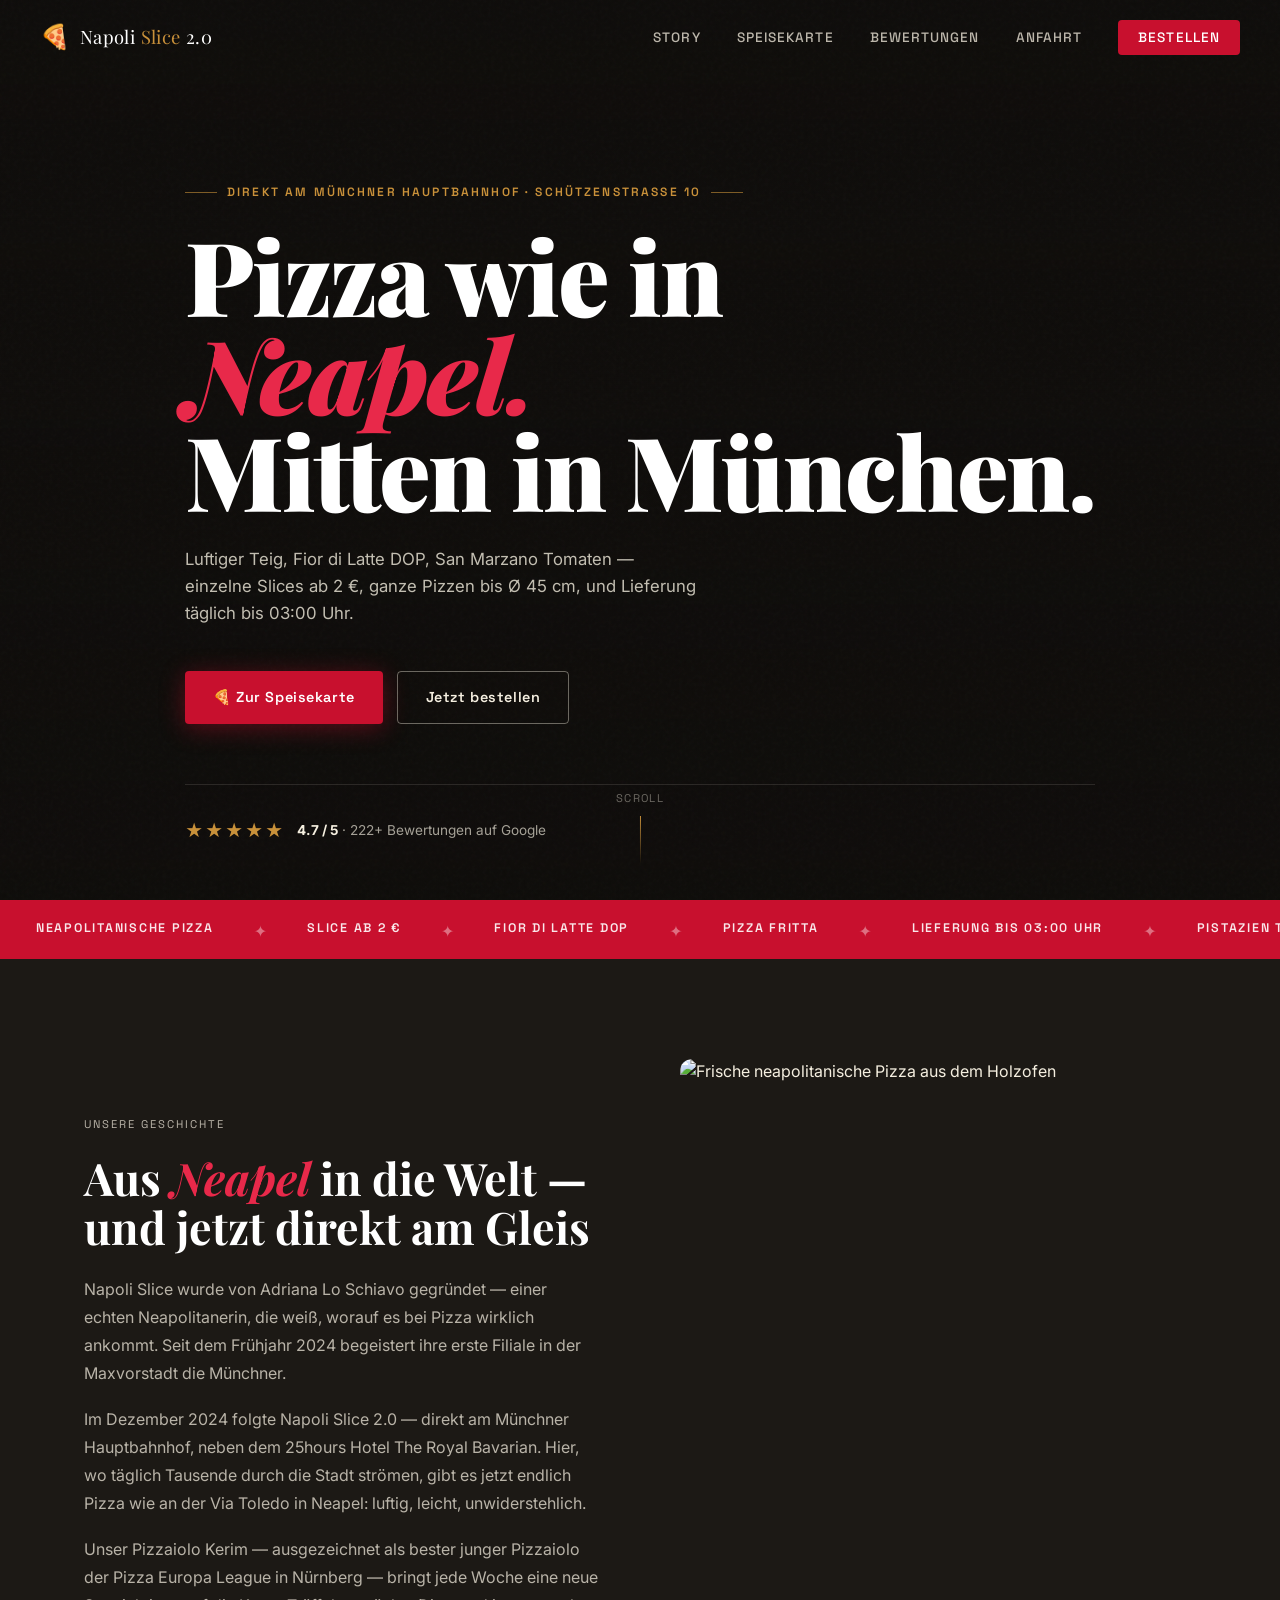
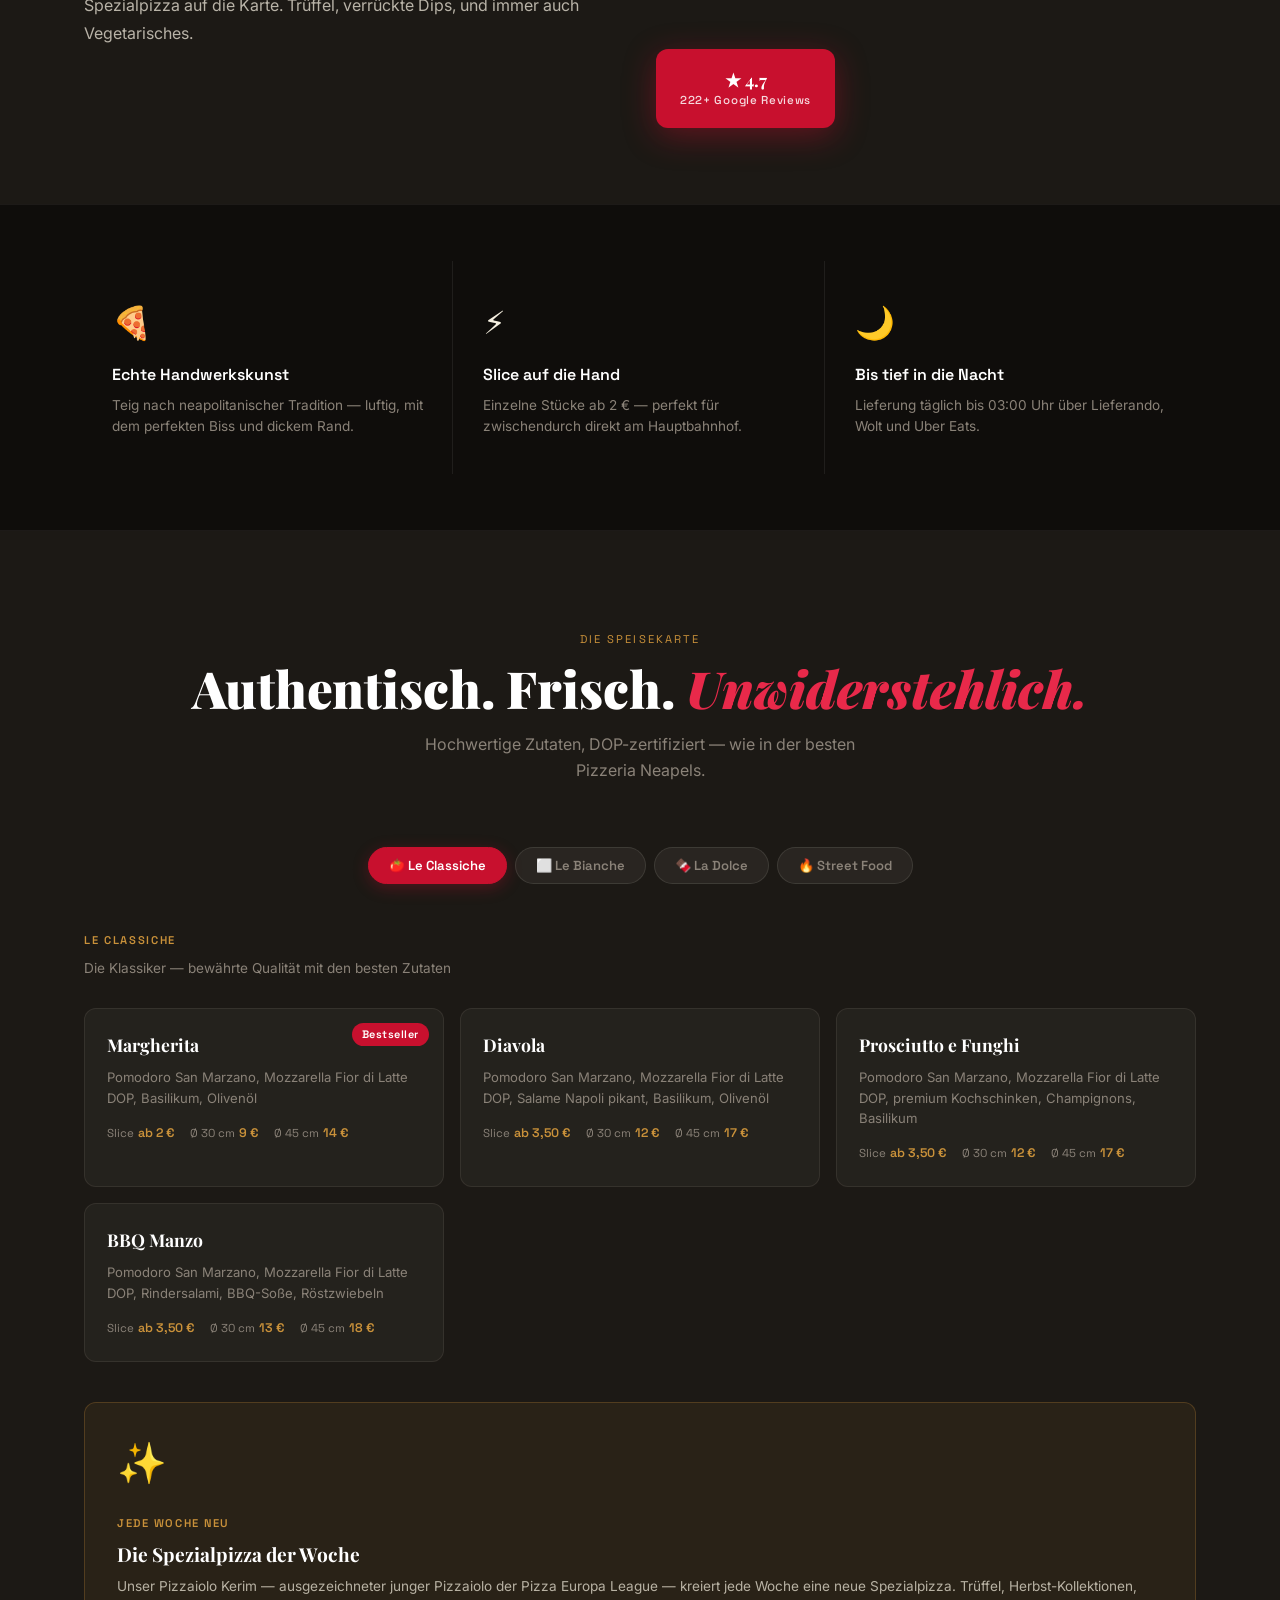
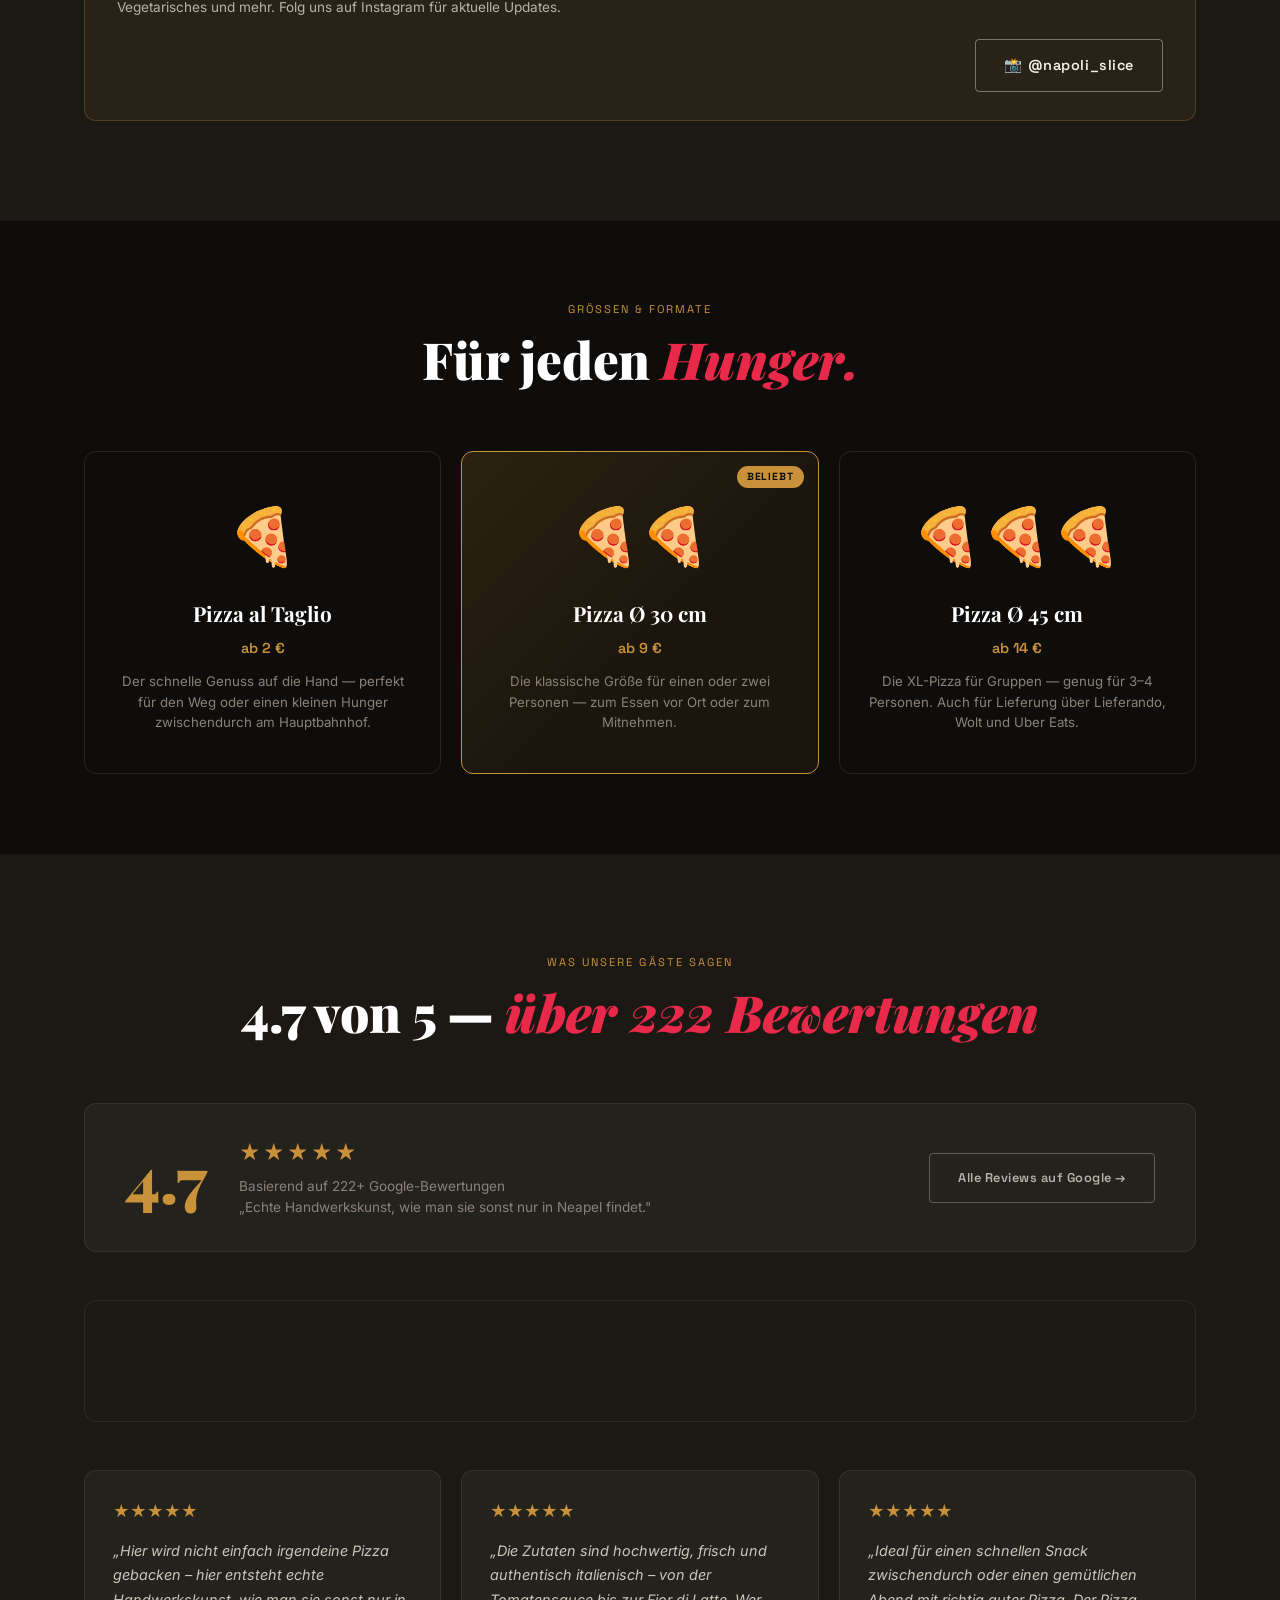
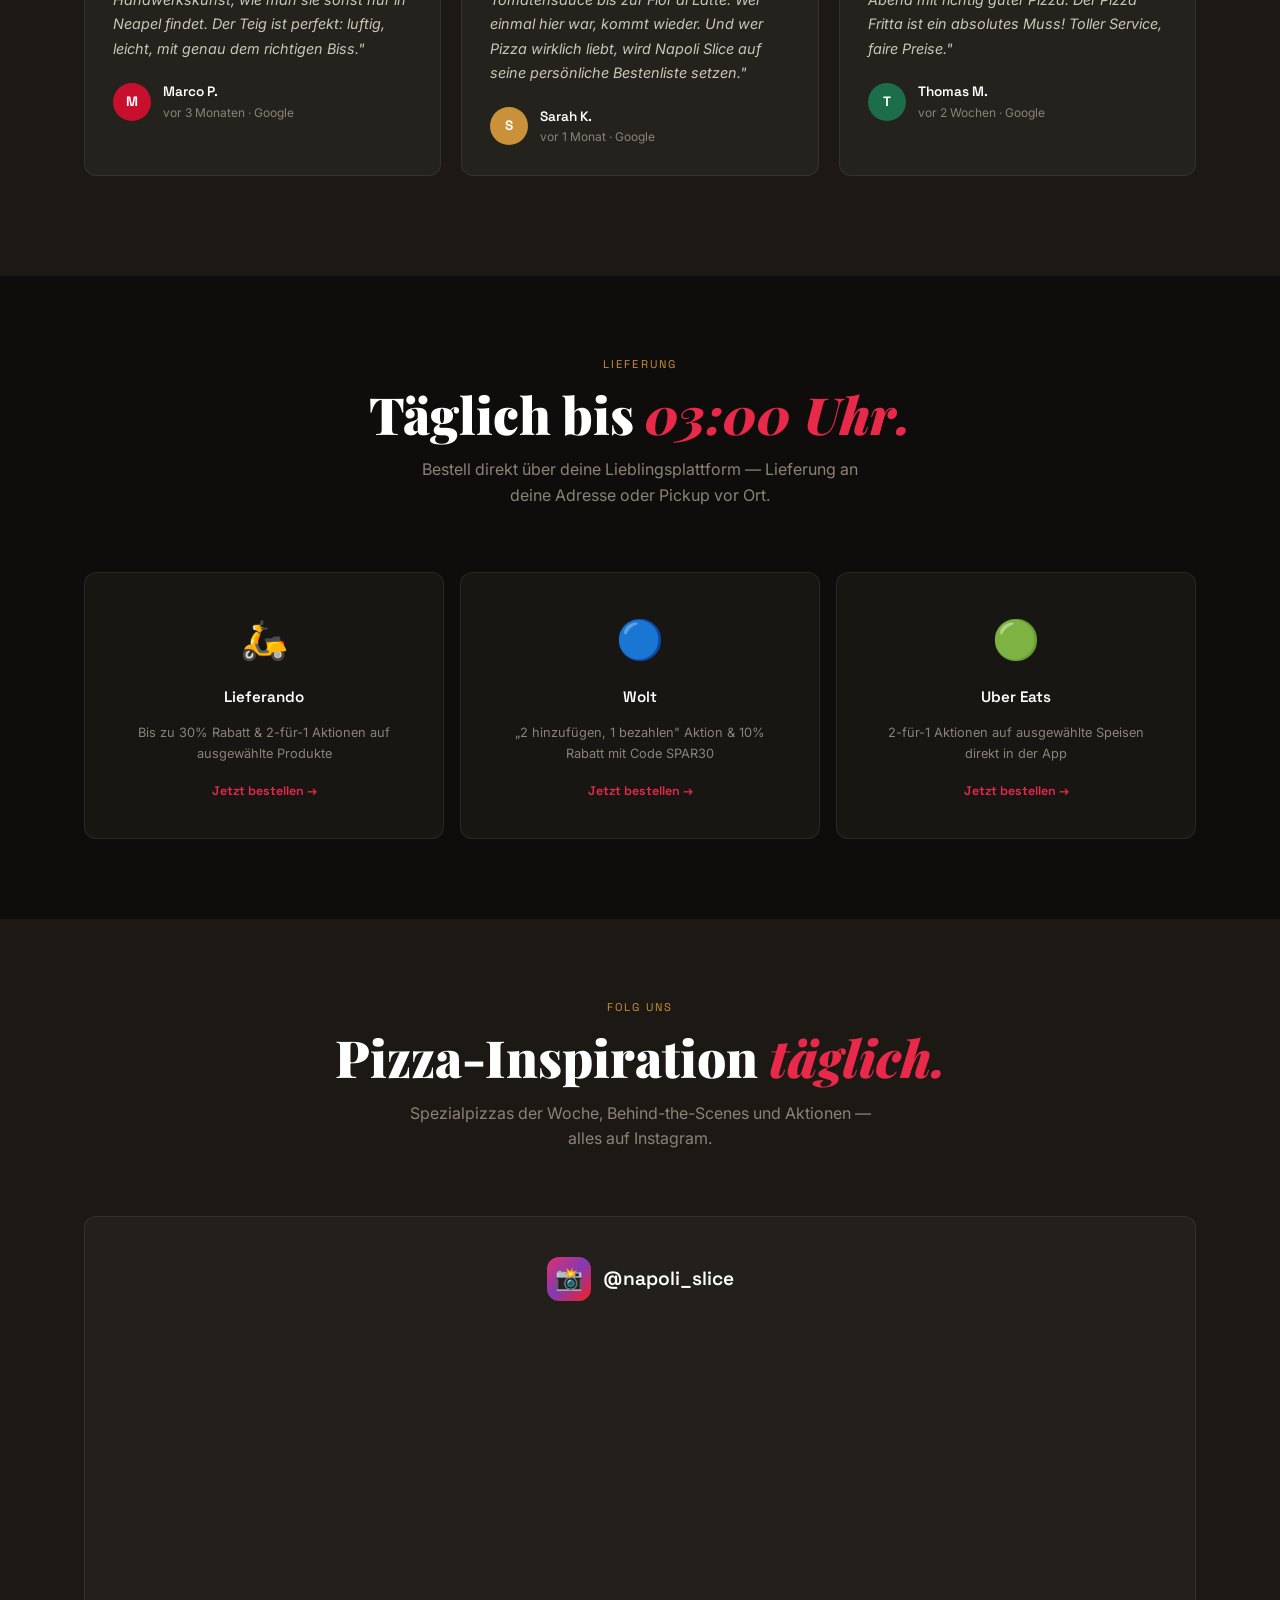
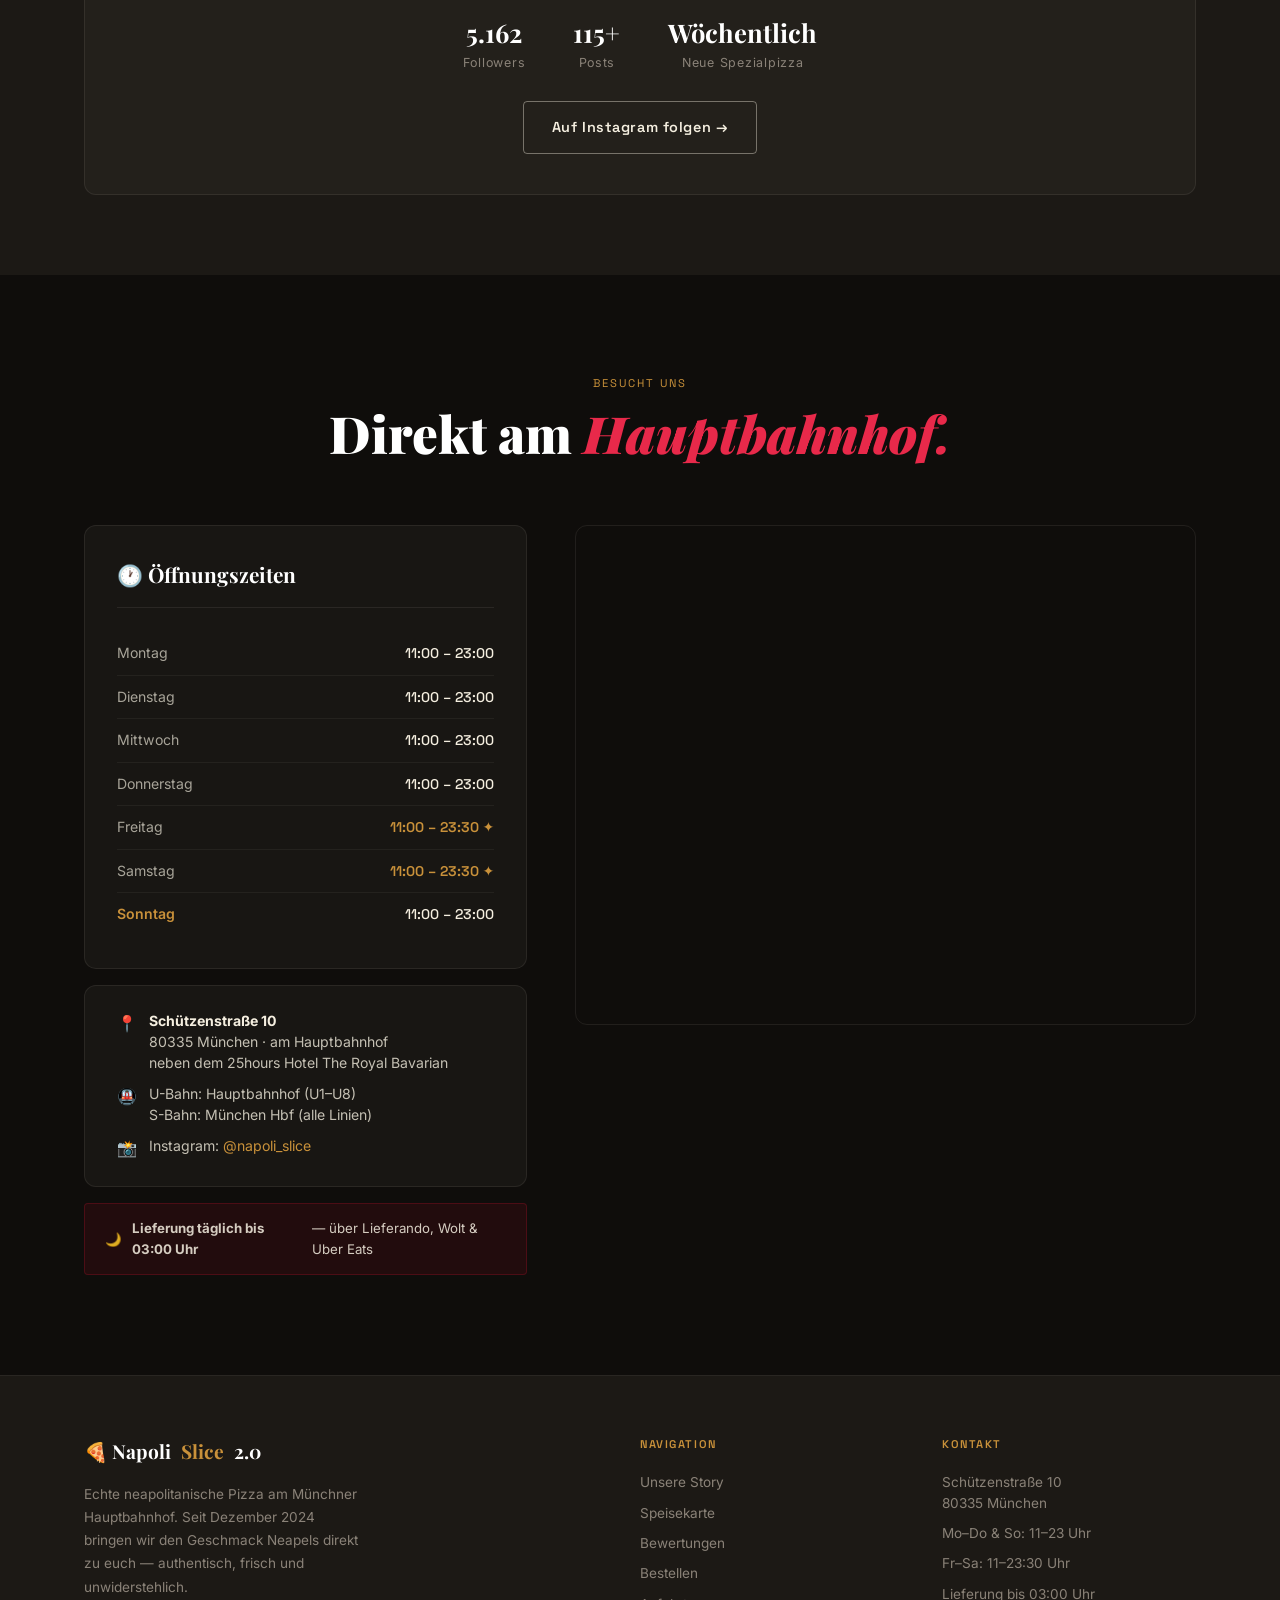
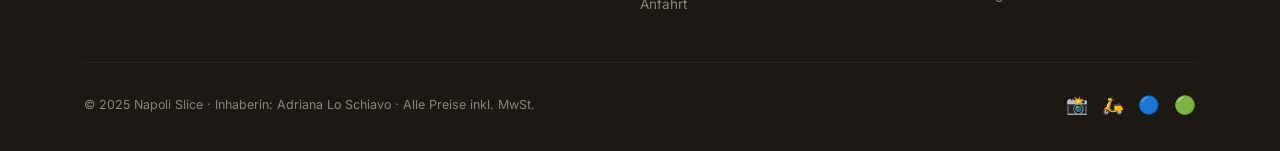
==== index.html @ 1ad61c2f "Create index.html" ====
<!DOCTYPE html>
<html lang="de">
<head>
  <meta charset="UTF-8" />
  <meta name="viewport" content="width=device-width, initial-scale=1.0" />
  <title>Napoli Slice 2.0 — Echte neapolitanische Pizza am Münchner Hauptbahnhof</title>
  <meta name="description" content="Napoli Slice 2.0 am Münchner Hauptbahnhof: authentische neapolitanische Pizza, einzelne Slices ab 2€, Pizza Fritta, Arancini & Lieferung bis 03:00 Uhr. Schützenstraße 10, 80335 München." />
  <meta name="keywords" content="Napoli Slice, Pizza München, neapolitanische Pizza, Hauptbahnhof München, Pizza Slice, Pizza Fritta, Lieferung München" />

  <!-- Open Graph -->
  <meta property="og:title" content="Napoli Slice 2.0 — Neapolitanische Pizza am HBF München" />
  <meta property="og:description" content="Echte neapolitanische Pizza am Herzen Münchens. Einzelne Slices ab 2€, Lieferung bis 03:00 Uhr." />
  <meta property="og:type" content="restaurant" />

  <link rel="stylesheet" href="style.css" />

  <!-- Structured Data -->
  <script type="application/ld+json">
  {
    "@context": "https://schema.org",
    "@type": "Restaurant",
    "name": "Napoli Slice 2.0",
    "description": "Echte neapolitanische Pizza am Münchner Hauptbahnhof",
    "address": {
      "@type": "PostalAddress",
      "streetAddress": "Schützenstraße 10",
      "addressLocality": "München",
      "postalCode": "80335",
      "addressCountry": "DE"
    },
    "servesCuisine": "Neapolitanische Pizza",
    "aggregateRating": {
      "@type": "AggregateRating",
      "ratingValue": "4.7",
      "reviewCount": "222"
    },
    "sameAs": ["https://www.instagram.com/napoli_slice/"]
  }
  </script>
</head>
<body>

<!-- ══ NAVIGATION ══════════════════════════════════════ -->
<nav id="main-nav">
  <a href="#" class="nav-logo">
    <span class="logo-emoji">🍕</span>
    <span class="logo-text">Napoli <span>Slice</span> 2.0</span>
  </a>
  <ul class="nav-links">
    <li><a href="#about">Story</a></li>
    <li><a href="#menu">Speisekarte</a></li>
    <li><a href="#reviews">Bewertungen</a></li>
    <li><a href="#find-us">Anfahrt</a></li>
    <li><a href="#delivery" class="nav-cta">Bestellen</a></li>
  </ul>
  <button class="hamburger" id="hamburger" aria-label="Menü öffnen">
    <span></span><span></span><span></span>
  </button>
</nav>

<!-- Mobile Menu -->
<div class="mobile-menu" id="mobile-menu">
  <a href="#about" class="mobile-link">Story</a>
  <a href="#menu" class="mobile-link">Speisekarte</a>
  <a href="#reviews" class="mobile-link">Bewertungen</a>
  <a href="#find-us" class="mobile-link">Anfahrt</a>
  <a href="#delivery" class="mobile-link" style="color:var(--red-light)">Bestellen</a>
</div>

<!-- ══ HERO ════════════════════════════════════════════ -->
<section class="hero">
  <div class="hero-bg"></div>
  <div class="hero-grain"></div>
  <div class="container hero-content">
    <div class="hero-eyebrow">
      Direkt am Münchner Hauptbahnhof · Schützenstraße 10
    </div>
    <h1>
      Pizza wie in<br>
      <em>Neapel.</em><br>
      Mitten in München.
    </h1>
    <p class="hero-sub">
      Luftiger Teig, Fior di Latte DOP, San Marzano Tomaten — 
      einzelne Slices ab 2 €, ganze Pizzen bis Ø 45 cm, 
      und Lieferung täglich bis 03:00 Uhr.
    </p>
    <div class="hero-actions">
      <a href="#menu" class="btn btn-primary">🍕 Zur Speisekarte</a>
      <a href="#delivery" class="btn btn-outline">Jetzt bestellen</a>
    </div>
    <div class="hero-rating">
      <div class="stars">★★★★★</div>
      <p class="rating-text">
        <strong>4.7 / 5</strong> · 222+ Bewertungen auf Google
      </p>
    </div>
  </div>
  <div class="scroll-hint">
    <span>Scroll</span>
    <div class="scroll-line"></div>
  </div>
</section>

<!-- ══ MARQUEE ═══════════════════════════════════════ -->
<div class="marquee-strip" aria-hidden="true">
  <div class="marquee-track">
    <span class="marquee-item">Neapolitanische Pizza</span><span class="marquee-dot">✦</span>
    <span class="marquee-item">Slice ab 2 €</span><span class="marquee-dot">✦</span>
    <span class="marquee-item">Fior di Latte DOP</span><span class="marquee-dot">✦</span>
    <span class="marquee-item">Pizza Fritta</span><span class="marquee-dot">✦</span>
    <span class="marquee-item">Lieferung bis 03:00 Uhr</span><span class="marquee-dot">✦</span>
    <span class="marquee-item">Pistazien Tiramisu</span><span class="marquee-dot">✦</span>
    <span class="marquee-item">Wöchentliche Spezialpizza</span><span class="marquee-dot">✦</span>
    <span class="marquee-item">San Marzano Tomaten</span><span class="marquee-dot">✦</span>
    <!-- dupliziert für nahtloses Loop -->
    <span class="marquee-item">Neapolitanische Pizza</span><span class="marquee-dot">✦</span>
    <span class="marquee-item">Slice ab 2 €</span><span class="marquee-dot">✦</span>
    <span class="marquee-item">Fior di Latte DOP</span><span class="marquee-dot">✦</span>
    <span class="marquee-item">Pizza Fritta</span><span class="marquee-dot">✦</span>
    <span class="marquee-item">Lieferung bis 03:00 Uhr</span><span class="marquee-dot">✦</span>
    <span class="marquee-item">Pistazien Tiramisu</span><span class="marquee-dot">✦</span>
    <span class="marquee-item">Wöchentliche Spezialpizza</span><span class="marquee-dot">✦</span>
    <span class="marquee-item">San Marzano Tomaten</span><span class="marquee-dot">✦</span>
  </div>
</div>

<!-- ══ ABOUT ══════════════════════════════════════════ -->
<section class="section-about" id="about">
  <div class="container">
    <div class="about-grid">
      <div class="about-copy reveal">
        <p class="about-eyebrow">Unsere Geschichte</p>
        <h2>Aus <em>Neapel</em> in die Welt — und jetzt direkt am Gleis</h2>
        <p>
          Napoli Slice wurde von Adriana Lo Schiavo gegründet — einer echten Neapolitanerin, 
          die weiß, worauf es bei Pizza wirklich ankommt. Seit dem Frühjahr 2024 begeistert 
          ihre erste Filiale in der Maxvorstadt die Münchner.
        </p>
        <p>
          Im Dezember 2024 folgte Napoli Slice 2.0 — direkt am Münchner Hauptbahnhof, 
          neben dem 25hours Hotel The Royal Bavarian. Hier, wo täglich Tausende durch 
          die Stadt strömen, gibt es jetzt endlich Pizza wie an der Via Toledo in Neapel: 
          luftig, leicht, unwiderstehlich.
        </p>
        <p>
          Unser Pizzaiolo Kerim — ausgezeichnet als bester junger Pizzaiolo der Pizza 
          Europa League in Nürnberg — bringt jede Woche eine neue Spezialpizza auf die Karte. 
          Trüffel, verrückte Dips, und immer auch Vegetarisches.
        </p>
      </div>
      <div class="about-image-wrap reveal reveal-delay-2">
        <img 
          src="https://images.unsplash.com/photo-1534308983496-4fabb1a015ee?w=800&q=85&auto=format&fit=crop"
          alt="Frische neapolitanische Pizza aus dem Holzofen"
          loading="lazy"
        />
        <div class="about-badge">
          ★ 4.7
          <small>222+ Google Reviews</small>
        </div>
      </div>
    </div>
  </div>
</section>

<!-- ══ FEATURES ═══════════════════════════════════════ -->
<div class="features-strip">
  <div class="container">
    <div class="features-grid">
      <div class="feature-item reveal">
        <span class="feature-icon">🍕</span>
        <h3>Echte Handwerkskunst</h3>
        <p>Teig nach neapolitanischer Tradition — luftig, mit dem perfekten Biss und dickem Rand.</p>
      </div>
      <div class="feature-item reveal reveal-delay-1">
        <span class="feature-icon">⚡</span>
        <h3>Slice auf die Hand</h3>
        <p>Einzelne Stücke ab 2 € — perfekt für zwischendurch direkt am Hauptbahnhof.</p>
      </div>
      <div class="feature-item reveal reveal-delay-2">
        <span class="feature-icon">🌙</span>
        <h3>Bis tief in die Nacht</h3>
        <p>Lieferung täglich bis 03:00 Uhr über Lieferando, Wolt und Uber Eats.</p>
      </div>
    </div>
  </div>
</div>

<!-- ══ MENU ═══════════════════════════════════════════ -->
<section class="section-menu" id="menu">
  <div class="container">
    <div class="section-header reveal">
      <span class="section-eyebrow">Die Speisekarte</span>
      <h2>Authentisch. Frisch. <em>Unwiderstehlich.</em></h2>
      <p>Hochwertige Zutaten, DOP-zertifiziert — wie in der besten Pizzeria Neapels.</p>
    </div>

    <!-- Tabs -->
    <div class="menu-tabs reveal">
      <button class="menu-tab active" data-tab="classiche">🍅 Le Classiche</button>
      <button class="menu-tab" data-tab="bianche">⬜ Le Bianche</button>
      <button class="menu-tab" data-tab="dolce">🍫 La Dolce</button>
      <button class="menu-tab" data-tab="street">🔥 Street Food</button>
    </div>

    <!-- LE CLASSICHE -->
    <div class="menu-panel active" id="tab-classiche">
      <p class="menu-category-label">Le Classiche</p>
      <p class="menu-category-desc">Die Klassiker — bewährte Qualität mit den besten Zutaten</p>
      <div class="menu-grid">
        <div class="menu-card">
          <span class="menu-card-badge">Bestseller</span>
          <h4>Margherita</h4>
          <p>Pomodoro San Marzano, Mozzarella Fior di Latte DOP, Basilikum, Olivenöl</p>
          <div class="menu-card-prices">
            <span class="price-tag"><span class="label">Slice</span><span class="amount">ab 2 €</span></span>
            <span class="price-tag"><span class="label">Ø 30 cm</span><span class="amount">9 €</span></span>
            <span class="price-tag"><span class="label">Ø 45 cm</span><span class="amount">14 €</span></span>
          </div>
        </div>
        <div class="menu-card">
          <h4>Diavola</h4>
          <p>Pomodoro San Marzano, Mozzarella Fior di Latte DOP, Salame Napoli pikant, Basilikum, Olivenöl</p>
          <div class="menu-card-prices">
            <span class="price-tag"><span class="label">Slice</span><span class="amount">ab 3,50 €</span></span>
            <span class="price-tag"><span class="label">Ø 30 cm</span><span class="amount">12 €</span></span>
            <span class="price-tag"><span class="label">Ø 45 cm</span><span class="amount">17 €</span></span>
          </div>
        </div>
        <div class="menu-card">
          <h4>Prosciutto e Funghi</h4>
          <p>Pomodoro San Marzano, Mozzarella Fior di Latte DOP, premium Kochschinken, Champignons, Basilikum</p>
          <div class="menu-card-prices">
            <span class="price-tag"><span class="label">Slice</span><span class="amount">ab 3,50 €</span></span>
            <span class="price-tag"><span class="label">Ø 30 cm</span><span class="amount">12 €</span></span>
            <span class="price-tag"><span class="label">Ø 45 cm</span><span class="amount">17 €</span></span>
          </div>
        </div>
        <div class="menu-card">
          <h4>BBQ Manzo</h4>
          <p>Pomodoro San Marzano, Mozzarella Fior di Latte DOP, Rindersalami, BBQ-Soße, Röstzwiebeln</p>
          <div class="menu-card-prices">
            <span class="price-tag"><span class="label">Slice</span><span class="amount">ab 3,50 €</span></span>
            <span class="price-tag"><span class="label">Ø 30 cm</span><span class="amount">13 €</span></span>
            <span class="price-tag"><span class="label">Ø 45 cm</span><span class="amount">18 €</span></span>
          </div>
        </div>
      </div>
    </div>

    <!-- LE BIANCHE -->
    <div class="menu-panel" id="tab-bianche">
      <p class="menu-category-label">Le Bianche</p>
      <p class="menu-category-desc">Weiße Pizzen ohne Tomatensauce — intensiver Geschmack pur</p>
      <div class="menu-grid">
        <div class="menu-card">
          <h4>Quattro Formaggi</h4>
          <p>Mozzarella Fior di Latte DOP, Gorgonzola piccante, Ricotta, Parmigiano Reggiano, Olivenöl, Basilikum</p>
          <div class="menu-card-prices">
            <span class="price-tag"><span class="label">Slice</span><span class="amount">ab 4 €</span></span>
            <span class="price-tag"><span class="label">Ø 30 cm</span><span class="amount">13 €</span></span>
            <span class="price-tag"><span class="label">Ø 45 cm</span><span class="amount">19 €</span></span>
          </div>
        </div>
        <div class="menu-card">
          <h4>Salsiccia e Friarielli</h4>
          <p>Mozzarella Fior di Latte DOP, Salsiccia Toscana vom Schwein, Friarielli, Olivenöl</p>
          <div class="menu-card-prices">
            <span class="price-tag"><span class="label">Slice</span><span class="amount">ab 4 €</span></span>
            <span class="price-tag"><span class="label">Ø 30 cm</span><span class="amount">13 €</span></span>
            <span class="price-tag"><span class="label">Ø 45 cm</span><span class="amount">19 €</span></span>
          </div>
        </div>
        <div class="menu-card">
          <span class="menu-card-badge">🌶 Scharf</span>
          <h4>Spicy Love</h4>
          <p>Mozzarella Fior di Latte DOP, scharfer Salame Napoli, Spicy Love Soße, Basilikum, Olivenöl</p>
          <div class="menu-card-prices">
            <span class="price-tag"><span class="label">Slice</span><span class="amount">ab 4 €</span></span>
            <span class="price-tag"><span class="label">Ø 30 cm</span><span class="amount">13 €</span></span>
            <span class="price-tag"><span class="label">Ø 45 cm</span><span class="amount">19 €</span></span>
          </div>
        </div>
      </div>
    </div>

    <!-- LA DOLCE -->
    <div class="menu-panel" id="tab-dolce">
      <p class="menu-category-label">La Dolce</p>
      <p class="menu-category-desc">Süße Pizzen als Dessert — für alle, die noch ein bisschen mehr wollen</p>
      <div class="menu-grid">
        <div class="menu-card">
          <span class="menu-card-badge">Fan-Favorit</span>
          <h4>Nutella Pizza</h4>
          <p>Karamellisierter Pizzaboden mit braunem Zucker und Nutella — eines unserer absoluten Highlights.</p>
          <div class="menu-card-prices">
            <span class="price-tag"><span class="label">Slice</span><span class="amount">ab 3 €</span></span>
            <span class="price-tag"><span class="label">Ø 30 cm</span><span class="amount">10 €</span></span>
            <span class="price-tag"><span class="label">Ø 45 cm</span><span class="amount">15 €</span></span>
          </div>
        </div>
      </div>
    </div>

    <!-- STREET FOOD -->
    <div class="menu-panel" id="tab-street">
      <p class="menu-category-label">Street Food — exklusiv am Hauptbahnhof</p>
      <p class="menu-category-desc">Typisches neapolitanisches Streetfood — so gibt es es sonst nirgendwo in München</p>
      <div class="menu-grid">
        <div class="menu-card">
          <h4>Pizza Fritta</h4>
          <p>Traditionell frittierte Pizza — ein neapolitanisches Original, das am HBF-Standort exklusiv erhältlich ist.</p>
          <div class="menu-card-prices">
            <span class="price-tag"><span class="label">Stück</span><span class="amount">ab 4 €</span></span>
          </div>
        </div>
        <div class="menu-card">
          <h4>Arancini</h4>
          <p>Frittierte Reisbälle nach sizilianischer Art — hausgemacht und goldbraun.</p>
          <div class="menu-card-prices">
            <span class="price-tag"><span class="label">Stück</span><span class="amount">ab 3 €</span></span>
          </div>
        </div>
        <div class="menu-card">
          <h4>Pasta Fritta</h4>
          <p>Frittierte Spaghetti mit Besciamella, Erbsen und gemischtem Hackfleisch — neapolitanisches Streetfood at its best.</p>
          <div class="menu-card-prices">
            <span class="price-tag"><span class="label">Portion</span><span class="amount">ab 3,50 €</span></span>
          </div>
        </div>
        <div class="menu-card">
          <span class="menu-card-badge">Hausgemacht</span>
          <h4>Pistazien Tiramisu</h4>
          <p>Hausgemachtes Tiramisu mit Pistazien — der perfekte Abschluss. Nur am HBF-Standort erhältlich.</p>
          <div class="menu-card-prices">
            <span class="price-tag"><span class="label">Portion</span><span class="amount">ab 4,50 €</span></span>
          </div>
        </div>
      </div>
    </div>

    <!-- Weekly Special -->
    <div style="margin-top:40px; background: rgba(201,145,58,0.08); border: 1px solid rgba(201,145,58,0.25); border-radius:12px; padding: 28px 32px; display:flex; align-items:center; gap:20px; flex-wrap:wrap;" class="reveal">
      <span style="font-size:2.5rem; flex-shrink:0;">✨</span>
      <div>
        <p style="font-family:var(--font-ui); font-size:0.7rem; letter-spacing:0.14em; text-transform:uppercase; color:var(--gold); margin-bottom:6px; font-weight:600;">Jede Woche neu</p>
        <h3 style="font-family:var(--font-display); font-size:1.2rem; color:var(--white); margin-bottom:6px;">Die Spezialpizza der Woche</h3>
        <p style="font-size:0.85rem; color:rgba(245,239,224,0.7);">Unser Pizzaiolo Kerim — ausgezeichneter junger Pizzaiolo der Pizza Europa League — kreiert jede Woche eine neue Spezialpizza. Trüffel, Herbst-Kollektionen, Vegetarisches und mehr. Folg uns auf Instagram für aktuelle Updates.</p>
      </div>
      <a href="https://www.instagram.com/napoli_slice/" target="_blank" rel="noopener" class="btn btn-outline" style="margin-left:auto; white-space:nowrap; flex-shrink:0;">📸 @napoli_slice</a>
    </div>
  </div>
</section>

<!-- ══ SIZES ══════════════════════════════════════════ -->
<section class="section-sizes">
  <div class="container">
    <div class="section-header reveal">
      <span class="section-eyebrow">Größen & Formate</span>
      <h2>Für jeden <em>Hunger.</em></h2>
    </div>
    <div class="sizes-grid">
      <div class="size-card reveal">
        <span class="size-icon">🍕</span>
        <h3>Pizza al Taglio</h3>
        <p class="price-from">ab 2 €</p>
        <p>Der schnelle Genuss auf die Hand — perfekt für den Weg oder einen kleinen Hunger zwischendurch am Hauptbahnhof.</p>
      </div>
      <div class="size-card featured reveal reveal-delay-1">
        <span class="size-popular">Beliebt</span>
        <span class="size-icon">🍕🍕</span>
        <h3>Pizza Ø 30 cm</h3>
        <p class="price-from">ab 9 €</p>
        <p>Die klassische Größe für einen oder zwei Personen — zum Essen vor Ort oder zum Mitnehmen.</p>
      </div>
      <div class="size-card reveal reveal-delay-2">
        <span class="size-icon">🍕🍕🍕</span>
        <h3>Pizza Ø 45 cm</h3>
        <p class="price-from">ab 14 €</p>
        <p>Die XL-Pizza für Gruppen — genug für 3–4 Personen. Auch für Lieferung über Lieferando, Wolt und Uber Eats.</p>
      </div>
    </div>
  </div>
</section>

<!-- ══ REVIEWS ════════════════════════════════════════ -->
<section class="section-reviews" id="reviews">
  <div class="container">
    <div class="section-header reveal">
      <span class="section-eyebrow">Was unsere Gäste sagen</span>
      <h2>4.7 von 5 — <em>über 222 Bewertungen</em></h2>
    </div>

    <!-- Rating Summary -->
    <div class="rating-summary reveal">
      <div class="rating-big">4.7</div>
      <div class="rating-details">
        <div class="stars-row">★★★★★</div>
        <p>Basierend auf 222+ Google-Bewertungen<br>„Echte Handwerkskunst, wie man sie sonst nur in Neapel findet."</p>
      </div>
      <div class="rating-source-logo">
        <a href="https://www.google.com/maps/search/Napoli+Slice+München+Schützenstraße" target="_blank" rel="noopener" class="btn btn-outline" style="font-size:0.8rem;">Alle Reviews auf Google →</a>
      </div>
    </div>

    <!-- Embedded Google Review Widget via Place ID -->
    <div style="margin-bottom:32px; border-radius:12px; overflow:hidden; border:1px solid rgba(245,239,224,0.08);">
      <iframe
        src="https://www.google.com/maps/embed?pb=!1m18!1m12!1m3!1d2661.1723445817847!2d11.556931315893478!3d48.13981097922!2m3!1f0!2f0!3f0!3m2!1i1024!2i768!4f13.1!3m3!1m2!1s0x479e75ee11a4e05b%3A0x7e3c9b2f5a1e8d4a!2sNapoli%20Slice!5e0!3m2!1sde!2sde!4v1700000000000!5m2!1sde!2sde"
        width="100%"
        height="120"
        style="border:0; display:block;"
        allowfullscreen=""
        loading="lazy"
        referrerpolicy="no-referrer-when-downgrade"
        title="Napoli Slice auf Google Maps"
      ></iframe>
    </div>

    <div class="reviews-grid">
      <div class="review-card reveal">
        <div class="review-stars">★★★★★</div>
        <p class="review-text">
          „Hier wird nicht einfach irgendeine Pizza gebacken – hier entsteht echte Handwerkskunst, 
          wie man sie sonst nur in Neapel findet. Der Teig ist perfekt: luftig, leicht, 
          mit genau dem richtigen Biss."
        </p>
        <div class="review-author">
          <div class="review-avatar">M</div>
          <div>
            <div class="review-name">Marco P.</div>
            <div class="review-date">vor 3 Monaten · Google</div>
          </div>
        </div>
      </div>
      <div class="review-card reveal reveal-delay-1">
        <div class="review-stars">★★★★★</div>
        <p class="review-text">
          „Die Zutaten sind hochwertig, frisch und authentisch italienisch – von der Tomatensauce 
          bis zur Fior di Latte. Wer einmal hier war, kommt wieder. Und wer Pizza wirklich liebt, 
          wird Napoli Slice auf seine persönliche Bestenliste setzen."
        </p>
        <div class="review-author">
          <div class="review-avatar" style="background:var(--gold);">S</div>
          <div>
            <div class="review-name">Sarah K.</div>
            <div class="review-date">vor 1 Monat · Google</div>
          </div>
        </div>
      </div>
      <div class="review-card reveal reveal-delay-2">
        <div class="review-stars">★★★★★</div>
        <p class="review-text">
          „Ideal für einen schnellen Snack zwischendurch oder einen gemütlichen Abend 
          mit richtig guter Pizza. Der Pizza Fritta ist ein absolutes Muss! 
          Toller Service, faire Preise."
        </p>
        <div class="review-author">
          <div class="review-avatar" style="background:#1C6E4A;">T</div>
          <div>
            <div class="review-name">Thomas M.</div>
            <div class="review-date">vor 2 Wochen · Google</div>
          </div>
        </div>
      </div>
    </div>
  </div>
</section>

<!-- ══ DELIVERY ═══════════════════════════════════════ -->
<section class="section-delivery" id="delivery">
  <div class="container">
    <div class="section-header reveal">
      <span class="section-eyebrow">Lieferung</span>
      <h2>Täglich bis <em>03:00 Uhr.</em></h2>
      <p>Bestell direkt über deine Lieblingsplattform — Lieferung an deine Adresse oder Pickup vor Ort.</p>
    </div>
    <div class="delivery-grid">
      <a href="https://www.lieferando.de/speisekarte/napoli-slice-20-munchen-zentrum" target="_blank" rel="noopener" class="delivery-card reveal">
        <div class="d-logo">🛵</div>
        <h3>Lieferando</h3>
        <p>Bis zu 30% Rabatt & 2-für-1 Aktionen auf ausgewählte Produkte</p>
        <span class="d-cta">Jetzt bestellen →</span>
      </a>
      <a href="https://wolt.com/de/deu/munich/restaurant/napoli-slice-bahnhofpl" target="_blank" rel="noopener" class="delivery-card reveal reveal-delay-1">
        <div class="d-logo">🔵</div>
        <h3>Wolt</h3>
        <p>„2 hinzufügen, 1 bezahlen" Aktion & 10% Rabatt mit Code SPAR30</p>
        <span class="d-cta">Jetzt bestellen →</span>
      </a>
      <a href="https://www.ubereats.com/de/store/napoli-slice-20-hauptbahnhof/PBezWlCKXmmkZoCaam8KTg" target="_blank" rel="noopener" class="delivery-card reveal reveal-delay-2">
        <div class="d-logo">🟢</div>
        <h3>Uber Eats</h3>
        <p>2-für-1 Aktionen auf ausgewählte Speisen direkt in der App</p>
        <span class="d-cta">Jetzt bestellen →</span>
      </a>
    </div>
  </div>
</section>

<!-- ══ SOCIAL / INSTAGRAM ════════════════════════════ -->
<section class="section-social" id="social">
  <div class="container">
    <div class="section-header reveal">
      <span class="section-eyebrow">Folg uns</span>
      <h2>Pizza-Inspiration <em>täglich.</em></h2>
      <p>Spezialpizzas der Woche, Behind-the-Scenes und Aktionen — alles auf Instagram.</p>
    </div>
    <div class="instagram-widget reveal">
      <a href="https://www.instagram.com/napoli_slice/" target="_blank" rel="noopener" class="instagram-handle">
        <div class="ig-icon">📸</div>
        @napoli_slice
      </a>
      <div class="insta-feed-placeholder">
        <div class="insta-cell" style="background-image:url('https://images.unsplash.com/photo-1574071318508-1cdbab80d002?w=400&q=80&auto=format&fit=crop');"></div>
        <div class="insta-cell" style="background-image:url('https://images.unsplash.com/photo-1565299624946-b28f40a0ae38?w=400&q=80&auto=format&fit=crop');"></div>
        <div class="insta-cell" style="background-image:url('https://images.unsplash.com/photo-1593560708920-61dd98c46a4e?w=400&q=80&auto=format&fit=crop');"></div>
        <div class="insta-cell" style="background-image:url('https://images.unsplash.com/photo-1571407970349-bc81e7e96d47?w=400&q=80&auto=format&fit=crop');"></div>
      </div>
      <div class="ig-stats">
        <div class="ig-stat">
          <span class="val">5.162</span>
          <span class="lbl">Followers</span>
        </div>
        <div class="ig-stat">
          <span class="val">115+</span>
          <span class="lbl">Posts</span>
        </div>
        <div class="ig-stat">
          <span class="val">Wöchentlich</span>
          <span class="lbl">Neue Spezialpizza</span>
        </div>
      </div>
      <div style="margin-top:28px;">
        <a href="https://www.instagram.com/napoli_slice/" target="_blank" rel="noopener" class="btn btn-outline">Auf Instagram folgen →</a>
      </div>
    </div>
  </div>
</section>

<!-- ══ MAP & HOURS ════════════════════════════════════ -->
<section class="section-find-us" id="find-us">
  <div class="container">
    <div class="section-header reveal">
      <span class="section-eyebrow">Besucht uns</span>
      <h2>Direkt am <em>Hauptbahnhof.</em></h2>
    </div>
    <div class="find-us-grid">
      <div>
        <div class="hours-card reveal">
          <h3>🕐 Öffnungszeiten</h3>
          <div class="hours-table">
            <div class="hours-row"><span class="hours-day">Montag</span><span class="hours-time">11:00 – 23:00</span></div>
            <div class="hours-row"><span class="hours-day">Dienstag</span><span class="hours-time">11:00 – 23:00</span></div>
            <div class="hours-row"><span class="hours-day">Mittwoch</span><span class="hours-time">11:00 – 23:00</span></div>
            <div class="hours-row"><span class="hours-day">Donnerstag</span><span class="hours-time">11:00 – 23:00</span></div>
            <div class="hours-row"><span class="hours-day">Freitag</span><span class="hours-time today">11:00 – 23:30 ✦</span></div>
            <div class="hours-row"><span class="hours-day">Samstag</span><span class="hours-time today">11:00 – 23:30 ✦</span></div>
            <div class="hours-row"><span class="hours-day">Sonntag</span><span class="hours-time">11:00 – 23:00</span></div>
          </div>
        </div>
        <div class="address-card reveal reveal-delay-1">
          <div class="address-line">
            <span class="address-icon">📍</span>
            <div class="address-text">
              <strong>Schützenstraße 10</strong>
              80335 München · am Hauptbahnhof<br>
              neben dem 25hours Hotel The Royal Bavarian
            </div>
          </div>
          <div class="address-line">
            <span class="address-icon">🚇</span>
            <div class="address-text">U-Bahn: Hauptbahnhof (U1–U8)<br>S-Bahn: München Hbf (alle Linien)</div>
          </div>
          <div class="address-line">
            <span class="address-icon">📸</span>
            <div class="address-text">
              Instagram: <a href="https://www.instagram.com/napoli_slice/" target="_blank" rel="noopener" style="color:var(--gold); text-decoration:none;">@napoli_slice</a>
            </div>
          </div>
        </div>
        <div class="delivery-note reveal reveal-delay-2">
          🌙 <strong>Lieferung täglich bis 03:00 Uhr</strong> — über Lieferando, Wolt & Uber Eats
        </div>
      </div>

      <!-- Google Maps Embed -->
      <div class="map-container reveal reveal-delay-1">
        <iframe
          src="https://www.google.com/maps/embed?pb=!1m18!1m12!1m3!1d2661.1723445817847!2d11.554543715893406!3d48.13981097922086!2m3!1f0!2f0!3f0!3m2!1i1024!2i768!4f13.1!3m3!1m2!1s0x479e75ee11a4e05b%3A0x7e3c9b2f5a1e8d4a!2sSchützenstraße%2010%2C%2080335%20München!5e0!3m2!1sde!2sde!4v1700000000001!5m2!1sde!2sde"
          title="Napoli Slice 2.0 – Schützenstraße 10, 80335 München"
          allowfullscreen=""
          loading="lazy"
          referrerpolicy="no-referrer-when-downgrade"
        ></iframe>
      </div>
    </div>
  </div>
</section>

<!-- ══ FOOTER ══════════════════════════════════════════ -->
<footer>
  <div class="container">
    <div class="footer-grid">
      <div class="footer-brand">
        <a href="#" class="logo">🍕 Napoli <span>Slice</span> 2.0</a>
        <p>Echte neapolitanische Pizza am Münchner Hauptbahnhof. Seit Dezember 2024 bringen wir den Geschmack Neapels direkt zu euch — authentisch, frisch und unwiderstehlich.</p>
      </div>
      <div class="footer-col">
        <h4>Navigation</h4>
        <ul>
          <li><a href="#about">Unsere Story</a></li>
          <li><a href="#menu">Speisekarte</a></li>
          <li><a href="#reviews">Bewertungen</a></li>
          <li><a href="#delivery">Bestellen</a></li>
          <li><a href="#find-us">Anfahrt</a></li>
        </ul>
      </div>
      <div class="footer-col">
        <h4>Kontakt</h4>
        <ul>
          <li>Schützenstraße 10<br>80335 München</li>
          <li>Mo–Do & So: 11–23 Uhr</li>
          <li>Fr–Sa: 11–23:30 Uhr</li>
          <li>Lieferung bis 03:00 Uhr</li>
        </ul>
      </div>
    </div>
    <div class="footer-bottom">
      <p>© 2025 Napoli Slice · Inhaberin: Adriana Lo Schiavo · Alle Preise inkl. MwSt.</p>
      <div class="footer-social">
        <a href="https://www.instagram.com/napoli_slice/" target="_blank" rel="noopener" aria-label="Instagram">📸</a>
        <a href="https://www.lieferando.de/speisekarte/napoli-slice-20-munchen-zentrum" target="_blank" rel="noopener" aria-label="Lieferando">🛵</a>
        <a href="https://wolt.com/de/deu/munich/restaurant/napoli-slice-bahnhofpl" target="_blank" rel="noopener" aria-label="Wolt">🔵</a>
        <a href="https://www.ubereats.com/de/store/napoli-slice-20-hauptbahnhof/PBezWlCKXmmkZoCaam8KTg" target="_blank" rel="noopener" aria-label="Uber Eats">🟢</a>
      </div>
    </div>
  </div>
</footer>

<!-- ══ JAVASCRIPT ══════════════════════════════════════ -->
<script>
// ── Nav scroll ──────────────────────────────────────────
const nav = document.getElementById('main-nav');
window.addEventListener('scroll', () => {
  nav.classList.toggle('scrolled', window.scrollY > 60);
}, { passive: true });

// ── Hamburger ───────────────────────────────────────────
const hamburger = document.getElementById('hamburger');
const mobileMenu = document.getElementById('mobile-menu');
hamburger.addEventListener('click', () => {
  hamburger.classList.toggle('open');
  mobileMenu.classList.toggle('open');
  document.body.style.overflow = mobileMenu.classList.contains('open') ? 'hidden' : '';
});
document.querySelectorAll('.mobile-link').forEach(link => {
  link.addEventListener('click', () => {
    hamburger.classList.remove('open');
    mobileMenu.classList.remove('open');
    document.body.style.overflow = '';
  });
});

// ── Menu Tabs ───────────────────────────────────────────
const tabs = document.querySelectorAll('.menu-tab');
const panels = document.querySelectorAll('.menu-panel');
tabs.forEach(tab => {
  tab.addEventListener('click', () => {
    tabs.forEach(t => t.classList.remove('active'));
    panels.forEach(p => p.classList.remove('active'));
    tab.classList.add('active');
    const panelId = 'tab-' + tab.dataset.tab;
    document.getElementById(panelId).classList.add('active');
  });
});

// ── Scroll Reveal ───────────────────────────────────────
const observer = new IntersectionObserver(entries => {
  entries.forEach(entry => {
    if (entry.isIntersecting) {
      entry.target.classList.add('visible');
      observer.unobserve(entry.target);
    }
  });
}, { threshold: 0.12, rootMargin: '0px 0px -48px 0px' });

document.querySelectorAll('.reveal').forEach(el => observer.observe(el));

// ── Highlight today's hours ─────────────────────────────
const days = ['Sonntag','Montag','Dienstag','Mittwoch','Donnerstag','Freitag','Samstag'];
const today = days[new Date().getDay()];
document.querySelectorAll('.hours-row').forEach(row => {
  const dayEl = row.querySelector('.hours-day');
  if (dayEl && dayEl.textContent.trim() === today) {
    dayEl.style.color = 'var(--gold)';
    dayEl.style.fontWeight = '600';
  }
});
</script>
</body>
</html>
---- style.css ----
/* =============================================
   NAPOLI SLICE 2.0 — HBF München
   Design: Italian Street Energy × Urban Munich
   Palette: Deep Tomato Red, Charred Black, Cream, Gold
   ============================================= */

@import url('https://fonts.googleapis.com/css2?family=Playfair+Display:ital,wght@0,700;0,900;1,700&family=Inter:wght@300;400;500;600&family=Space+Grotesk:wght@400;600;700&display=swap');

:root {
  --red:       #C8102E;
  --red-dark:  #8B0C1E;
  --red-light: #E8294A;
  --black:     #0F0D0B;
  --charcoal:  #1C1915;
  --cream:     #F5EFE0;
  --cream-dark:#E8DFC8;
  --gold:      #C9913A;
  --gold-light:#F0B95A;
  --white:     #FFFFFF;
  --text-muted:#8A8278;

  --font-display: 'Playfair Display', Georgia, serif;
  --font-body:    'Inter', system-ui, sans-serif;
  --font-ui:      'Space Grotesk', system-ui, sans-serif;

  --radius: 4px;
  --radius-lg: 12px;
  --transition: 0.28s cubic-bezier(0.4, 0, 0.2, 1);
}

*, *::before, *::after { box-sizing: border-box; margin: 0; padding: 0; }

html { scroll-behavior: smooth; font-size: 16px; }

body {
  background: var(--black);
  color: var(--cream);
  font-family: var(--font-body);
  font-weight: 400;
  line-height: 1.6;
  overflow-x: hidden;
}

/* ── SCROLLBAR ── */
::-webkit-scrollbar { width: 6px; }
::-webkit-scrollbar-track { background: var(--charcoal); }
::-webkit-scrollbar-thumb { background: var(--red); border-radius: 3px; }

/* ── UTILITY ── */
.container {
  max-width: 1160px;
  margin: 0 auto;
  padding: 0 24px;
}
.sr-only { position: absolute; width: 1px; height: 1px; overflow: hidden; clip: rect(0,0,0,0); }

/* ==========================================
   NAV
   ========================================== */
nav {
  position: fixed;
  top: 0; left: 0; right: 0;
  z-index: 100;
  display: flex;
  align-items: center;
  justify-content: space-between;
  padding: 18px 40px;
  background: transparent;
  transition: background var(--transition), backdrop-filter var(--transition);
}
nav.scrolled {
  background: rgba(15,13,11,0.92);
  backdrop-filter: blur(16px);
  border-bottom: 1px solid rgba(200,16,46,0.18);
}
.nav-logo {
  display: flex;
  align-items: center;
  gap: 10px;
  text-decoration: none;
}
.nav-logo .logo-emoji { font-size: 1.5rem; }
.nav-logo .logo-text {
  font-family: var(--font-display);
  font-size: 1.15rem;
  color: var(--white);
  letter-spacing: 0.02em;
}
.nav-logo .logo-text span { color: var(--gold); }

.nav-links {
  display: flex;
  gap: 36px;
  list-style: none;
}
.nav-links a {
  color: rgba(245,239,224,0.75);
  text-decoration: none;
  font-family: var(--font-ui);
  font-size: 0.85rem;
  font-weight: 500;
  letter-spacing: 0.08em;
  text-transform: uppercase;
  transition: color var(--transition);
}
.nav-links a:hover { color: var(--gold); }

.nav-cta {
  background: var(--red);
  color: var(--white) !important;
  padding: 9px 20px;
  border-radius: var(--radius);
  transition: background var(--transition) !important;
}
.nav-cta:hover { background: var(--red-light) !important; color: var(--white) !important; }

/* Hamburger */
.hamburger {
  display: none;
  flex-direction: column;
  gap: 5px;
  cursor: pointer;
  padding: 4px;
  background: none;
  border: none;
}
.hamburger span {
  display: block;
  width: 26px;
  height: 2px;
  background: var(--cream);
  transition: var(--transition);
}
.hamburger.open span:nth-child(1) { transform: translateY(7px) rotate(45deg); }
.hamburger.open span:nth-child(2) { opacity: 0; }
.hamburger.open span:nth-child(3) { transform: translateY(-7px) rotate(-45deg); }

.mobile-menu {
  display: none;
  position: fixed;
  inset: 0;
  z-index: 99;
  background: rgba(15,13,11,0.97);
  flex-direction: column;
  align-items: center;
  justify-content: center;
  gap: 32px;
}
.mobile-menu.open { display: flex; }
.mobile-menu a {
  color: var(--cream);
  text-decoration: none;
  font-family: var(--font-display);
  font-size: 2rem;
  font-weight: 700;
  transition: color var(--transition);
}
.mobile-menu a:hover { color: var(--gold); }

/* ==========================================
   HERO
   ========================================== */
.hero {
  position: relative;
  min-height: 100svh;
  display: flex;
  align-items: center;
  overflow: hidden;
}

.hero-bg {
  position: absolute;
  inset: 0;
  background-image:
    linear-gradient(to bottom, rgba(15,13,11,0.35) 0%, rgba(15,13,11,0.75) 100%),
    url('https://images.unsplash.com/photo-1513104890138-7c749659a591?w=1800&q=85&auto=format&fit=crop');
  background-size: cover;
  background-position: center 40%;
  transform: scale(1.05);
  animation: heroScale 12s ease-out forwards;
}

@keyframes heroScale {
  from { transform: scale(1.05); }
  to   { transform: scale(1.0);  }
}

.hero-grain {
  position: absolute;
  inset: 0;
  background-image: url("data:image/svg+xml,%3Csvg viewBox='0 0 256 256' xmlns='http://www.w3.org/2000/svg'%3E%3Cfilter id='noise'%3E%3CfeTurbulence type='fractalNoise' baseFrequency='0.9' numOctaves='4' stitchTiles='stitch'/%3E%3C/filter%3E%3Crect width='100%25' height='100%25' filter='url(%23noise)' opacity='0.04'/%3E%3C/svg%3E");
  pointer-events: none;
  opacity: 0.6;
}

.hero-content {
  position: relative;
  z-index: 2;
  padding-top: 120px;
}

.hero-eyebrow {
  display: inline-flex;
  align-items: center;
  gap: 10px;
  font-family: var(--font-ui);
  font-size: 0.75rem;
  font-weight: 600;
  letter-spacing: 0.18em;
  text-transform: uppercase;
  color: var(--gold);
  margin-bottom: 24px;
  opacity: 0;
  animation: fadeUp 0.7s 0.3s ease forwards;
}
.hero-eyebrow::before,
.hero-eyebrow::after {
  content: '';
  display: block;
  width: 32px;
  height: 1px;
  background: var(--gold);
  opacity: 0.6;
}

.hero h1 {
  font-family: var(--font-display);
  font-size: clamp(3rem, 8vw, 7rem);
  font-weight: 900;
  line-height: 0.95;
  letter-spacing: -0.02em;
  color: var(--white);
  margin-bottom: 28px;
  opacity: 0;
  animation: fadeUp 0.8s 0.5s ease forwards;
}
.hero h1 em {
  font-style: italic;
  color: var(--red-light);
}

.hero-sub {
  font-size: 1.05rem;
  color: rgba(245,239,224,0.78);
  max-width: 520px;
  margin-bottom: 44px;
  opacity: 0;
  animation: fadeUp 0.8s 0.7s ease forwards;
}

.hero-actions {
  display: flex;
  flex-wrap: wrap;
  gap: 14px;
  opacity: 0;
  animation: fadeUp 0.8s 0.9s ease forwards;
}

.btn {
  display: inline-flex;
  align-items: center;
  gap: 8px;
  padding: 14px 28px;
  border-radius: var(--radius);
  font-family: var(--font-ui);
  font-weight: 600;
  font-size: 0.9rem;
  letter-spacing: 0.04em;
  text-decoration: none;
  cursor: pointer;
  border: none;
  transition: all var(--transition);
  white-space: nowrap;
}
.btn-primary {
  background: var(--red);
  color: var(--white);
  box-shadow: 0 4px 24px rgba(200,16,46,0.4);
}
.btn-primary:hover {
  background: var(--red-light);
  transform: translateY(-2px);
  box-shadow: 0 8px 32px rgba(200,16,46,0.5);
}
.btn-outline {
  background: transparent;
  color: var(--cream);
  border: 1.5px solid rgba(245,239,224,0.4);
}
.btn-outline:hover {
  border-color: var(--gold);
  color: var(--gold);
  transform: translateY(-2px);
}

.hero-rating {
  display: flex;
  align-items: center;
  gap: 12px;
  margin-top: 60px;
  padding-top: 32px;
  border-top: 1px solid rgba(245,239,224,0.12);
  opacity: 0;
  animation: fadeUp 0.8s 1.1s ease forwards;
}
.stars { color: var(--gold); font-size: 1.1rem; letter-spacing: 2px; }
.rating-text { font-size: 0.85rem; color: rgba(245,239,224,0.65); }
.rating-text strong { color: var(--cream); }

/* Scroll indicator */
.scroll-hint {
  position: absolute;
  bottom: 36px;
  left: 50%;
  transform: translateX(-50%);
  display: flex;
  flex-direction: column;
  align-items: center;
  gap: 8px;
  opacity: 0;
  animation: fadeIn 1s 2s ease forwards;
}
.scroll-hint span {
  font-family: var(--font-ui);
  font-size: 0.7rem;
  letter-spacing: 0.12em;
  text-transform: uppercase;
  color: rgba(245,239,224,0.4);
}
.scroll-line {
  width: 1px;
  height: 48px;
  background: linear-gradient(to bottom, var(--gold), transparent);
  animation: scrollPulse 1.8s ease-in-out infinite;
}
@keyframes scrollPulse {
  0%, 100% { opacity: 0.3; transform: scaleY(0.8); }
  50%       { opacity: 1;   transform: scaleY(1);   }
}

/* ==========================================
   MARQUEE STRIP
   ========================================== */
.marquee-strip {
  background: var(--red);
  padding: 14px 0;
  overflow: hidden;
  white-space: nowrap;
}
.marquee-track {
  display: inline-flex;
  animation: marquee 22s linear infinite;
}
.marquee-track:hover { animation-play-state: paused; }
.marquee-item {
  font-family: var(--font-ui);
  font-size: 0.78rem;
  font-weight: 600;
  letter-spacing: 0.14em;
  text-transform: uppercase;
  color: rgba(255,255,255,0.9);
  padding: 0 36px;
}
.marquee-dot {
  color: rgba(255,255,255,0.4);
  padding: 0 4px;
}
@keyframes marquee {
  from { transform: translateX(0); }
  to   { transform: translateX(-50%); }
}

/* ==========================================
   ABOUT / STORY
   ========================================== */
.section-about {
  padding: 100px 0;
  background: var(--charcoal);
}
.about-grid {
  display: grid;
  grid-template-columns: 1fr 1fr;
  gap: 80px;
  align-items: center;
}
.about-eyebrow {
  font-family: var(--font-ui);
  font-size: 0.7rem;
  letter-spacing: 0.18em;
  text-transform: uppercase;
  color: var(--gold);
  margin-bottom: 16px;
}
.about-grid h2 {
  font-family: var(--font-display);
  font-size: clamp(2rem, 3.5vw, 3rem);
  font-weight: 700;
  line-height: 1.1;
  color: var(--white);
  margin-bottom: 24px;
}
.about-grid h2 em { font-style: italic; color: var(--red-light); }
.about-grid p {
  color: rgba(245,239,224,0.72);
  line-height: 1.75;
  margin-bottom: 18px;
}
.about-grid p:last-child { margin-bottom: 0; }

.about-image-wrap {
  position: relative;
}
.about-image-wrap img {
  width: 100%;
  aspect-ratio: 4/5;
  object-fit: cover;
  border-radius: var(--radius-lg);
  display: block;
}
.about-badge {
  position: absolute;
  bottom: -24px;
  left: -24px;
  background: var(--red);
  color: var(--white);
  padding: 20px 24px;
  border-radius: var(--radius-lg);
  font-family: var(--font-display);
  font-size: 1.1rem;
  font-weight: 700;
  text-align: center;
  line-height: 1.2;
  box-shadow: 0 8px 32px rgba(200,16,46,0.4);
}
.about-badge small {
  display: block;
  font-family: var(--font-ui);
  font-size: 0.72rem;
  font-weight: 500;
  opacity: 0.85;
  margin-top: 4px;
  letter-spacing: 0.06em;
}

/* ==========================================
   FEATURES STRIP
   ========================================== */
.features-strip {
  padding: 56px 0;
  background: var(--black);
  border-top: 1px solid rgba(245,239,224,0.06);
  border-bottom: 1px solid rgba(245,239,224,0.06);
}
.features-grid {
  display: grid;
  grid-template-columns: repeat(3, 1fr);
  gap: 2px;
}
.feature-item {
  padding: 36px 28px;
  border-right: 1px solid rgba(245,239,224,0.08);
  transition: background var(--transition);
}
.feature-item:last-child { border-right: none; }
.feature-item:hover { background: rgba(245,239,224,0.03); }
.feature-icon {
  font-size: 2rem;
  margin-bottom: 14px;
  display: block;
}
.feature-item h3 {
  font-family: var(--font-ui);
  font-size: 1rem;
  font-weight: 600;
  color: var(--white);
  margin-bottom: 8px;
}
.feature-item p {
  font-size: 0.85rem;
  color: var(--text-muted);
  line-height: 1.55;
}

/* ==========================================
   MENU
   ========================================== */
.section-menu {
  padding: 100px 0;
  background: var(--charcoal);
}
.section-header {
  text-align: center;
  margin-bottom: 64px;
}
.section-eyebrow {
  font-family: var(--font-ui);
  font-size: 0.7rem;
  letter-spacing: 0.18em;
  text-transform: uppercase;
  color: var(--gold);
  display: block;
  margin-bottom: 14px;
}
.section-header h2 {
  font-family: var(--font-display);
  font-size: clamp(2.2rem, 4vw, 3.4rem);
  font-weight: 900;
  color: var(--white);
  line-height: 1.05;
}
.section-header h2 em { font-style: italic; color: var(--red-light); }
.section-header p {
  margin-top: 16px;
  color: var(--text-muted);
  max-width: 480px;
  margin-left: auto;
  margin-right: auto;
}

.menu-tabs {
  display: flex;
  justify-content: center;
  gap: 8px;
  flex-wrap: wrap;
  margin-bottom: 48px;
}
.menu-tab {
  padding: 9px 20px;
  border-radius: 999px;
  font-family: var(--font-ui);
  font-size: 0.82rem;
  font-weight: 600;
  cursor: pointer;
  background: rgba(245,239,224,0.06);
  color: var(--text-muted);
  border: 1px solid rgba(245,239,224,0.1);
  transition: all var(--transition);
}
.menu-tab:hover { color: var(--cream); border-color: rgba(245,239,224,0.25); }
.menu-tab.active {
  background: var(--red);
  color: var(--white);
  border-color: var(--red);
  box-shadow: 0 4px 16px rgba(200,16,46,0.3);
}

.menu-panel { display: none; }
.menu-panel.active { display: block; }

.menu-category-label {
  font-family: var(--font-ui);
  font-size: 0.7rem;
  font-weight: 600;
  letter-spacing: 0.15em;
  text-transform: uppercase;
  color: var(--gold);
  margin-bottom: 8px;
}
.menu-category-desc {
  font-size: 0.85rem;
  color: var(--text-muted);
  margin-bottom: 28px;
}

.menu-grid {
  display: grid;
  grid-template-columns: repeat(auto-fill, minmax(300px, 1fr));
  gap: 16px;
}
.menu-card {
  background: rgba(245,239,224,0.04);
  border: 1px solid rgba(245,239,224,0.08);
  border-radius: var(--radius-lg);
  padding: 22px;
  transition: all var(--transition);
  position: relative;
}
.menu-card:hover {
  background: rgba(245,239,224,0.07);
  border-color: rgba(200,16,46,0.3);
  transform: translateY(-2px);
}
.menu-card-badge {
  position: absolute;
  top: 14px;
  right: 14px;
  background: var(--red);
  color: var(--white);
  font-family: var(--font-ui);
  font-size: 0.68rem;
  font-weight: 600;
  letter-spacing: 0.05em;
  padding: 3px 10px;
  border-radius: 999px;
}
.menu-card h4 {
  font-family: var(--font-display);
  font-size: 1.1rem;
  font-weight: 700;
  color: var(--white);
  margin-bottom: 8px;
  padding-right: 80px;
}
.menu-card p {
  font-size: 0.82rem;
  color: var(--text-muted);
  line-height: 1.55;
  margin-bottom: 16px;
}
.menu-card-prices {
  display: flex;
  gap: 16px;
  flex-wrap: wrap;
}
.price-tag {
  font-family: var(--font-ui);
  font-size: 0.78rem;
  font-weight: 600;
}
.price-tag .label {
  color: var(--text-muted);
  font-weight: 400;
  font-size: 0.72rem;
  margin-right: 4px;
}
.price-tag .amount { color: var(--gold); }

/* ==========================================
   SIZES
   ========================================== */
.section-sizes {
  padding: 80px 0;
  background: var(--black);
}
.sizes-grid {
  display: grid;
  grid-template-columns: repeat(3, 1fr);
  gap: 20px;
  margin-top: 48px;
}
.size-card {
  border: 1px solid rgba(245,239,224,0.1);
  border-radius: var(--radius-lg);
  padding: 40px 28px;
  text-align: center;
  transition: all var(--transition);
  position: relative;
  overflow: hidden;
}
.size-card::before {
  content: '';
  position: absolute;
  inset: 0;
  background: linear-gradient(135deg, rgba(200,16,46,0.06) 0%, transparent 60%);
  opacity: 0;
  transition: opacity var(--transition);
}
.size-card:hover { border-color: var(--red); transform: translateY(-4px); }
.size-card:hover::before { opacity: 1; }
.size-card.featured {
  border-color: var(--gold);
  background: rgba(201,145,58,0.06);
}
.size-card.featured::before { background: linear-gradient(135deg, rgba(201,145,58,0.1) 0%, transparent 60%); opacity: 1; }
.size-icon {
  font-size: 3.5rem;
  margin-bottom: 16px;
  display: block;
}
.size-card h3 {
  font-family: var(--font-display);
  font-size: 1.3rem;
  font-weight: 700;
  color: var(--white);
  margin-bottom: 6px;
}
.size-card .price-from {
  color: var(--gold);
  font-family: var(--font-ui);
  font-weight: 600;
  font-size: 0.9rem;
  margin-bottom: 12px;
}
.size-card p { font-size: 0.83rem; color: var(--text-muted); line-height: 1.55; }
.size-popular {
  position: absolute;
  top: 14px;
  right: 14px;
  background: var(--gold);
  color: var(--black);
  font-family: var(--font-ui);
  font-size: 0.65rem;
  font-weight: 700;
  letter-spacing: 0.08em;
  padding: 3px 10px;
  border-radius: 999px;
  text-transform: uppercase;
}

/* ==========================================
   REVIEWS
   ========================================== */
.section-reviews {
  padding: 100px 0;
  background: var(--charcoal);
}
.reviews-grid {
  display: grid;
  grid-template-columns: repeat(3, 1fr);
  gap: 20px;
  margin-top: 48px;
}
.review-card {
  background: rgba(245,239,224,0.04);
  border: 1px solid rgba(245,239,224,0.08);
  border-radius: var(--radius-lg);
  padding: 28px;
  transition: all var(--transition);
}
.review-card:hover {
  border-color: rgba(201,145,58,0.3);
  transform: translateY(-2px);
}
.review-stars { color: var(--gold); font-size: 1rem; margin-bottom: 14px; }
.review-text {
  font-size: 0.9rem;
  color: rgba(245,239,224,0.8);
  line-height: 1.7;
  font-style: italic;
  margin-bottom: 20px;
}
.review-author {
  display: flex;
  align-items: center;
  gap: 12px;
}
.review-avatar {
  width: 38px;
  height: 38px;
  background: var(--red);
  border-radius: 50%;
  display: flex;
  align-items: center;
  justify-content: center;
  font-family: var(--font-ui);
  font-weight: 700;
  font-size: 0.85rem;
  color: var(--white);
  flex-shrink: 0;
}
.review-name {
  font-family: var(--font-ui);
  font-weight: 600;
  font-size: 0.85rem;
  color: var(--white);
}
.review-date {
  font-size: 0.75rem;
  color: var(--text-muted);
}
.review-source {
  display: flex;
  align-items: center;
  gap: 8px;
  margin-top: 28px;
  padding-top: 20px;
  border-top: 1px solid rgba(245,239,224,0.07);
}
.google-icon { width: 22px; }
.review-source span {
  font-size: 0.78rem;
  color: var(--text-muted);
}
.review-score {
  font-family: var(--font-ui);
  font-weight: 700;
  color: var(--gold);
  font-size: 1.1rem;
}

/* Overall rating display */
.rating-summary {
  display: flex;
  align-items: center;
  gap: 32px;
  background: rgba(245,239,224,0.04);
  border: 1px solid rgba(245,239,224,0.08);
  border-radius: var(--radius-lg);
  padding: 32px 40px;
  margin-bottom: 48px;
  flex-wrap: wrap;
}
.rating-big {
  font-family: var(--font-display);
  font-size: 4rem;
  font-weight: 900;
  color: var(--gold);
  line-height: 1;
}
.rating-details { flex: 1; }
.rating-details .stars-row { color: var(--gold); font-size: 1.3rem; letter-spacing: 3px; margin-bottom: 6px; }
.rating-details p { font-size: 0.85rem; color: var(--text-muted); }
.rating-source-logo { margin-left: auto; opacity: 0.7; }

/* ==========================================
   DELIVERY
   ========================================== */
.section-delivery {
  padding: 80px 0;
  background: var(--black);
}
.delivery-grid {
  display: grid;
  grid-template-columns: repeat(3, 1fr);
  gap: 16px;
  margin-top: 48px;
}
.delivery-card {
  display: flex;
  flex-direction: column;
  align-items: center;
  justify-content: center;
  gap: 14px;
  padding: 36px;
  background: rgba(245,239,224,0.04);
  border: 1px solid rgba(245,239,224,0.08);
  border-radius: var(--radius-lg);
  text-decoration: none;
  transition: all var(--transition);
}
.delivery-card:hover {
  border-color: var(--red);
  transform: translateY(-4px);
  background: rgba(200,16,46,0.07);
}
.delivery-card .d-logo {
  font-size: 2.4rem;
}
.delivery-card h3 {
  font-family: var(--font-ui);
  font-size: 0.95rem;
  font-weight: 600;
  color: var(--white);
}
.delivery-card p {
  font-size: 0.8rem;
  color: var(--text-muted);
  text-align: center;
}
.delivery-card .d-cta {
  margin-top: 4px;
  font-family: var(--font-ui);
  font-size: 0.78rem;
  font-weight: 600;
  color: var(--red-light);
  display: flex;
  align-items: center;
  gap: 4px;
}

/* ==========================================
   INSTAGRAM / SOCIAL
   ========================================== */
.section-social {
  padding: 80px 0;
  background: var(--charcoal);
  text-align: center;
}
.instagram-widget {
  margin-top: 48px;
  background: rgba(245,239,224,0.03);
  border: 1px solid rgba(245,239,224,0.08);
  border-radius: var(--radius-lg);
  padding: 40px;
}
.instagram-handle {
  display: inline-flex;
  align-items: center;
  gap: 12px;
  font-family: var(--font-ui);
  font-size: 1.2rem;
  font-weight: 600;
  color: var(--white);
  text-decoration: none;
  margin-bottom: 28px;
  transition: color var(--transition);
}
.instagram-handle:hover { color: var(--gold); }
.instagram-handle .ig-icon {
  width: 44px;
  height: 44px;
  background: linear-gradient(135deg, #E1306C, #833AB4, #FD1D1D);
  border-radius: 12px;
  display: flex;
  align-items: center;
  justify-content: center;
  font-size: 1.4rem;
}
.insta-feed-placeholder {
  display: grid;
  grid-template-columns: repeat(4, 1fr);
  gap: 3px;
  border-radius: var(--radius);
  overflow: hidden;
  margin-bottom: 28px;
}
.insta-cell {
  aspect-ratio: 1;
  background-size: cover;
  background-position: center;
  position: relative;
  overflow: hidden;
  cursor: pointer;
}
.insta-cell::after {
  content: '';
  position: absolute;
  inset: 0;
  background: rgba(200,16,46,0.0);
  transition: background var(--transition);
}
.insta-cell:hover::after { background: rgba(200,16,46,0.35); }

.ig-stats {
  display: flex;
  justify-content: center;
  gap: 48px;
  margin-top: 24px;
}
.ig-stat span { display: block; }
.ig-stat .val {
  font-family: var(--font-display);
  font-size: 1.6rem;
  font-weight: 700;
  color: var(--white);
}
.ig-stat .lbl {
  font-size: 0.78rem;
  color: var(--text-muted);
  letter-spacing: 0.06em;
}

/* ==========================================
   MAP & HOURS
   ========================================== */
.section-find-us {
  padding: 100px 0;
  background: var(--black);
}
.find-us-grid {
  display: grid;
  grid-template-columns: 1fr 1.4fr;
  gap: 48px;
  align-items: start;
  margin-top: 48px;
}
.hours-card {
  background: rgba(245,239,224,0.04);
  border: 1px solid rgba(245,239,224,0.08);
  border-radius: var(--radius-lg);
  padding: 32px;
}
.hours-card h3 {
  font-family: var(--font-display);
  font-size: 1.3rem;
  font-weight: 700;
  color: var(--white);
  margin-bottom: 24px;
  padding-bottom: 16px;
  border-bottom: 1px solid rgba(245,239,224,0.08);
}
.hours-table { width: 100%; }
.hours-row {
  display: flex;
  justify-content: space-between;
  align-items: center;
  padding: 10px 0;
  border-bottom: 1px solid rgba(245,239,224,0.05);
  font-size: 0.88rem;
}
.hours-row:last-child { border-bottom: none; }
.hours-day { color: rgba(245,239,224,0.65); }
.hours-time { color: var(--cream); font-family: var(--font-ui); font-weight: 500; }
.hours-time.today { color: var(--gold); font-weight: 600; }

.address-card {
  margin-top: 16px;
  background: rgba(245,239,224,0.04);
  border: 1px solid rgba(245,239,224,0.08);
  border-radius: var(--radius-lg);
  padding: 24px 32px;
  display: flex;
  flex-direction: column;
  gap: 10px;
}
.address-line {
  display: flex;
  align-items: flex-start;
  gap: 12px;
  font-size: 0.88rem;
}
.address-icon { font-size: 1rem; margin-top: 1px; flex-shrink: 0; }
.address-text { color: rgba(245,239,224,0.78); line-height: 1.5; }
.address-text strong { color: var(--cream); display: block; }

.delivery-note {
  margin-top: 16px;
  background: rgba(200,16,46,0.1);
  border: 1px solid rgba(200,16,46,0.25);
  border-radius: var(--radius);
  padding: 14px 20px;
  font-size: 0.83rem;
  color: rgba(245,239,224,0.85);
  display: flex;
  align-items: center;
  gap: 10px;
}

.map-container {
  border-radius: var(--radius-lg);
  overflow: hidden;
  height: 500px;
  border: 1px solid rgba(245,239,224,0.08);
}
.map-container iframe {
  width: 100%;
  height: 100%;
  border: none;
  filter: brightness(0.88) contrast(1.05) saturate(0.95);
}

/* ==========================================
   FOOTER
   ========================================== */
footer {
  background: var(--charcoal);
  border-top: 1px solid rgba(245,239,224,0.06);
  padding: 60px 0 32px;
}
.footer-grid {
  display: grid;
  grid-template-columns: 2fr 1fr 1fr;
  gap: 48px;
  margin-bottom: 48px;
}
.footer-brand .logo {
  display: flex;
  align-items: center;
  gap: 10px;
  font-family: var(--font-display);
  font-size: 1.2rem;
  font-weight: 700;
  color: var(--white);
  margin-bottom: 16px;
  text-decoration: none;
}
.footer-brand .logo span { color: var(--gold); }
.footer-brand p {
  font-size: 0.85rem;
  color: var(--text-muted);
  line-height: 1.7;
  max-width: 280px;
}
.footer-col h4 {
  font-family: var(--font-ui);
  font-size: 0.7rem;
  font-weight: 600;
  letter-spacing: 0.14em;
  text-transform: uppercase;
  color: var(--gold);
  margin-bottom: 18px;
}
.footer-col ul { list-style: none; display: flex; flex-direction: column; gap: 10px; }
.footer-col ul li a, .footer-col ul li {
  font-size: 0.85rem;
  color: var(--text-muted);
  text-decoration: none;
  transition: color var(--transition);
  line-height: 1.5;
}
.footer-col ul li a:hover { color: var(--cream); }

.footer-bottom {
  padding-top: 28px;
  border-top: 1px solid rgba(245,239,224,0.06);
  display: flex;
  justify-content: space-between;
  align-items: center;
  flex-wrap: wrap;
  gap: 12px;
}
.footer-bottom p { font-size: 0.78rem; color: var(--text-muted); }
.footer-social { display: flex; gap: 14px; }
.footer-social a {
  color: var(--text-muted);
  font-size: 1.1rem;
  transition: color var(--transition);
  text-decoration: none;
}
.footer-social a:hover { color: var(--gold); }

/* ==========================================
   ANIMATIONS
   ========================================== */
@keyframes fadeUp {
  from { opacity: 0; transform: translateY(24px); }
  to   { opacity: 1; transform: translateY(0);    }
}
@keyframes fadeIn {
  from { opacity: 0; }
  to   { opacity: 1; }
}

.reveal {
  opacity: 0;
  transform: translateY(32px);
  transition: opacity 0.7s ease, transform 0.7s ease;
}
.reveal.visible {
  opacity: 1;
  transform: translateY(0);
}
.reveal-delay-1 { transition-delay: 0.1s; }
.reveal-delay-2 { transition-delay: 0.2s; }
.reveal-delay-3 { transition-delay: 0.3s; }
.reveal-delay-4 { transition-delay: 0.4s; }

/* ==========================================
   RESPONSIVE
   ========================================== */
@media (max-width: 900px) {
  nav { padding: 16px 24px; }
  .nav-links { display: none; }
  .hamburger { display: flex; }
  .nav-cta-desktop { display: none; }

  .hero h1 { font-size: clamp(2.5rem, 10vw, 5rem); }

  .about-grid { grid-template-columns: 1fr; gap: 48px; }
  .about-image-wrap { order: -1; max-width: 420px; }
  .about-badge { bottom: -16px; left: 16px; }

  .features-grid { grid-template-columns: 1fr 1fr; }
  .feature-item:nth-child(2) { border-right: none; }
  .feature-item:nth-child(3), .feature-item:nth-child(4) { border-top: 1px solid rgba(245,239,224,0.08); }

  .sizes-grid { grid-template-columns: 1fr; gap: 12px; }
  .reviews-grid { grid-template-columns: 1fr; }
  .delivery-grid { grid-template-columns: 1fr; }
  .find-us-grid { grid-template-columns: 1fr; }
  .map-container { height: 360px; }

  .footer-grid { grid-template-columns: 1fr 1fr; }
  .footer-brand { grid-column: 1 / -1; }

  .insta-feed-placeholder { grid-template-columns: repeat(2, 1fr); }
  .ig-stats { gap: 28px; }
  .rating-summary { flex-direction: column; text-align: center; }
  .rating-source-logo { margin-left: 0; }
}

@media (max-width: 580px) {
  .container { padding: 0 16px; }
  .hero-content { padding-top: 100px; }
  .hero-actions { flex-direction: column; }
  .btn { width: 100%; justify-content: center; }

  .features-grid { grid-template-columns: 1fr; }
  .feature-item { border-right: none; border-bottom: 1px solid rgba(245,239,224,0.08); }
  .feature-item:last-child { border-bottom: none; }

  .footer-grid { grid-template-columns: 1fr; }
  .footer-bottom { flex-direction: column; text-align: center; }
  .menu-tabs { gap: 6px; }
  .menu-tab { padding: 7px 14px; font-size: 0.78rem; }
}

/* ── Reduced motion ── */
@media (prefers-reduced-motion: reduce) {
  *, *::before, *::after { animation-duration: 0.01ms !important; transition-duration: 0.01ms !important; }
}
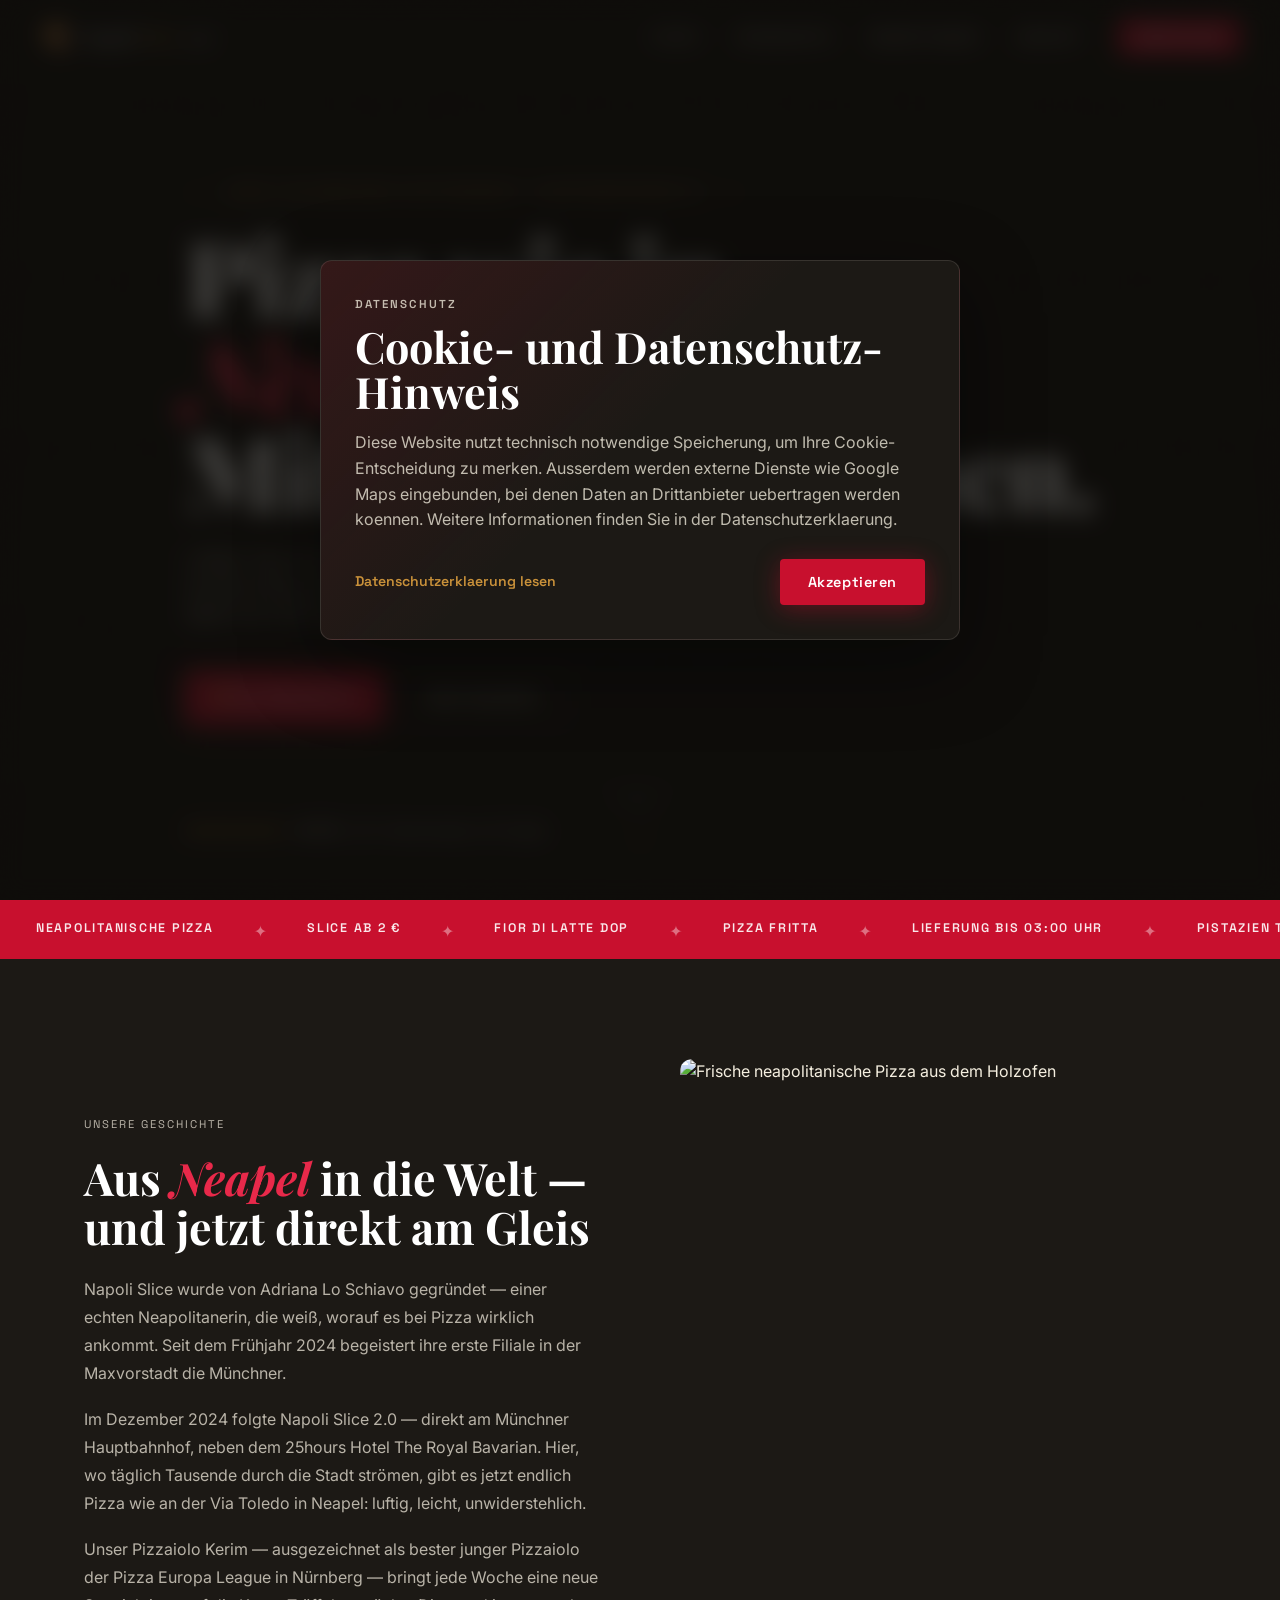
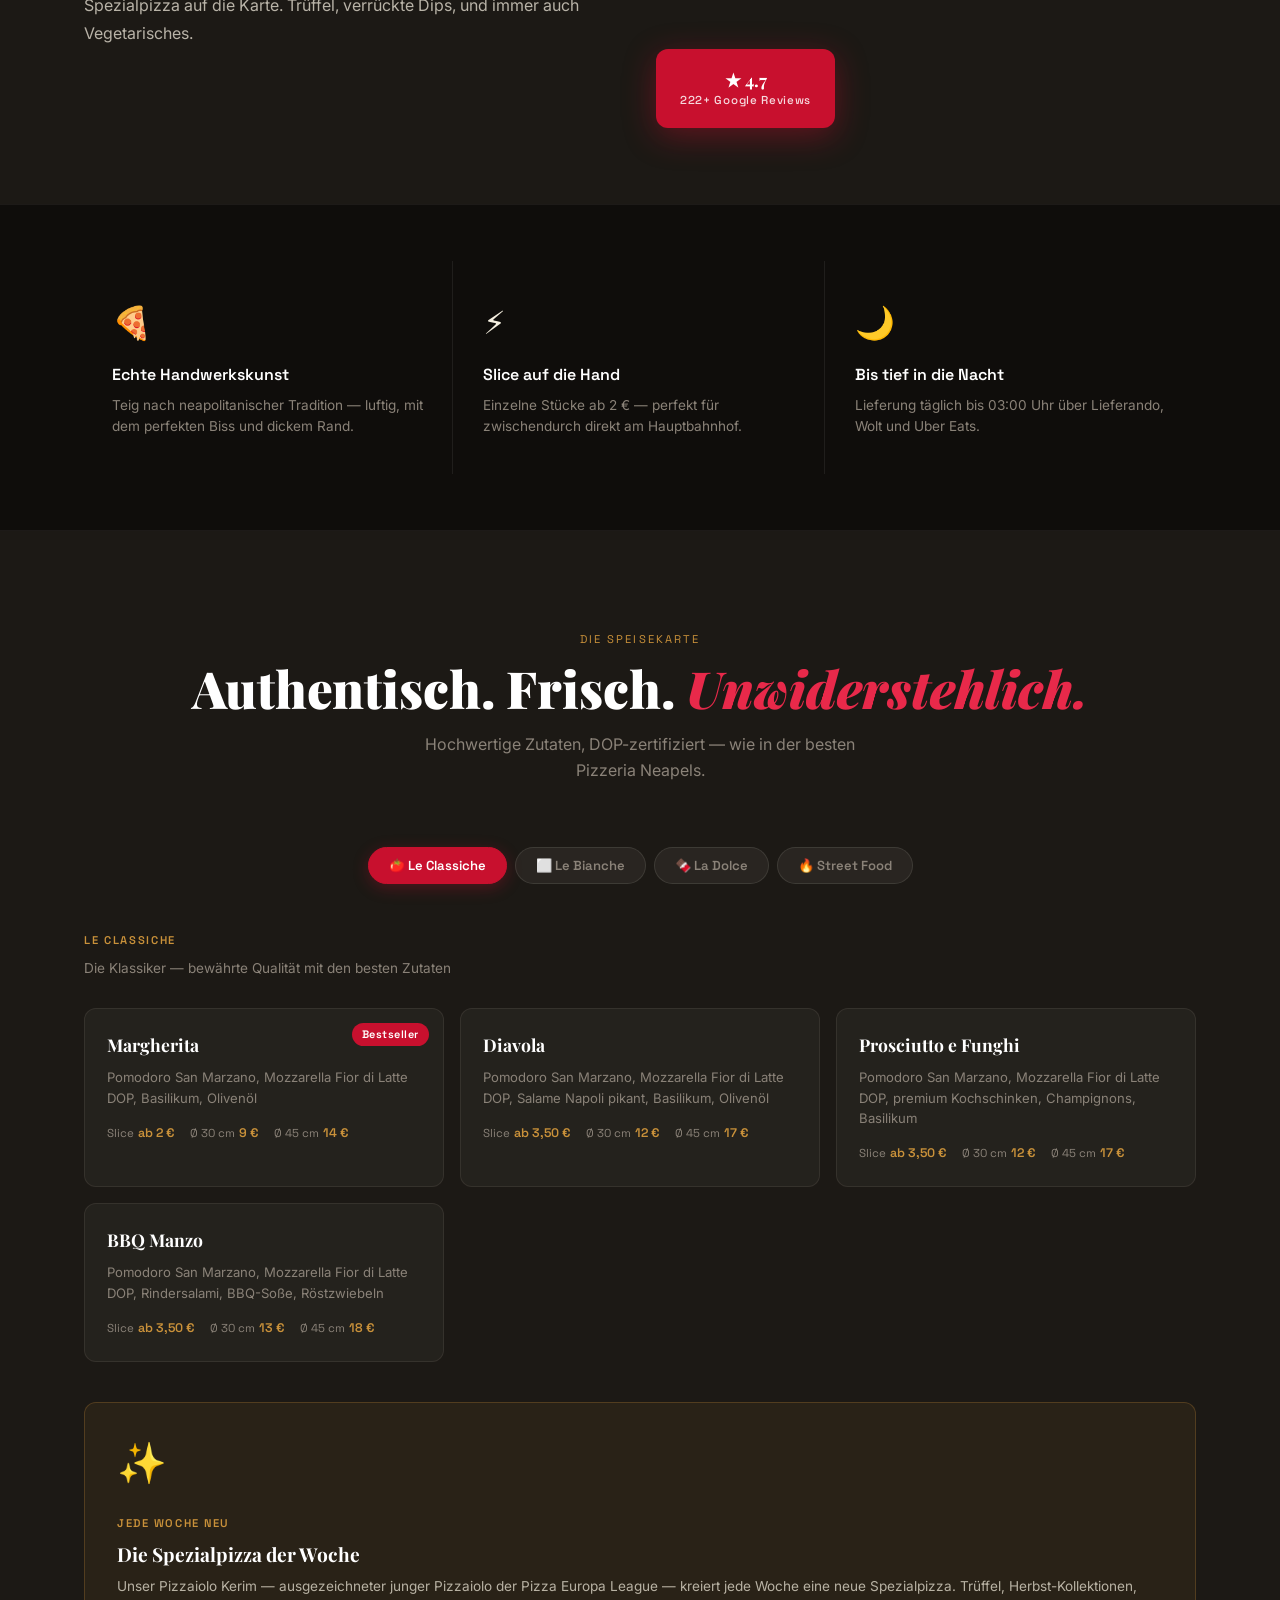
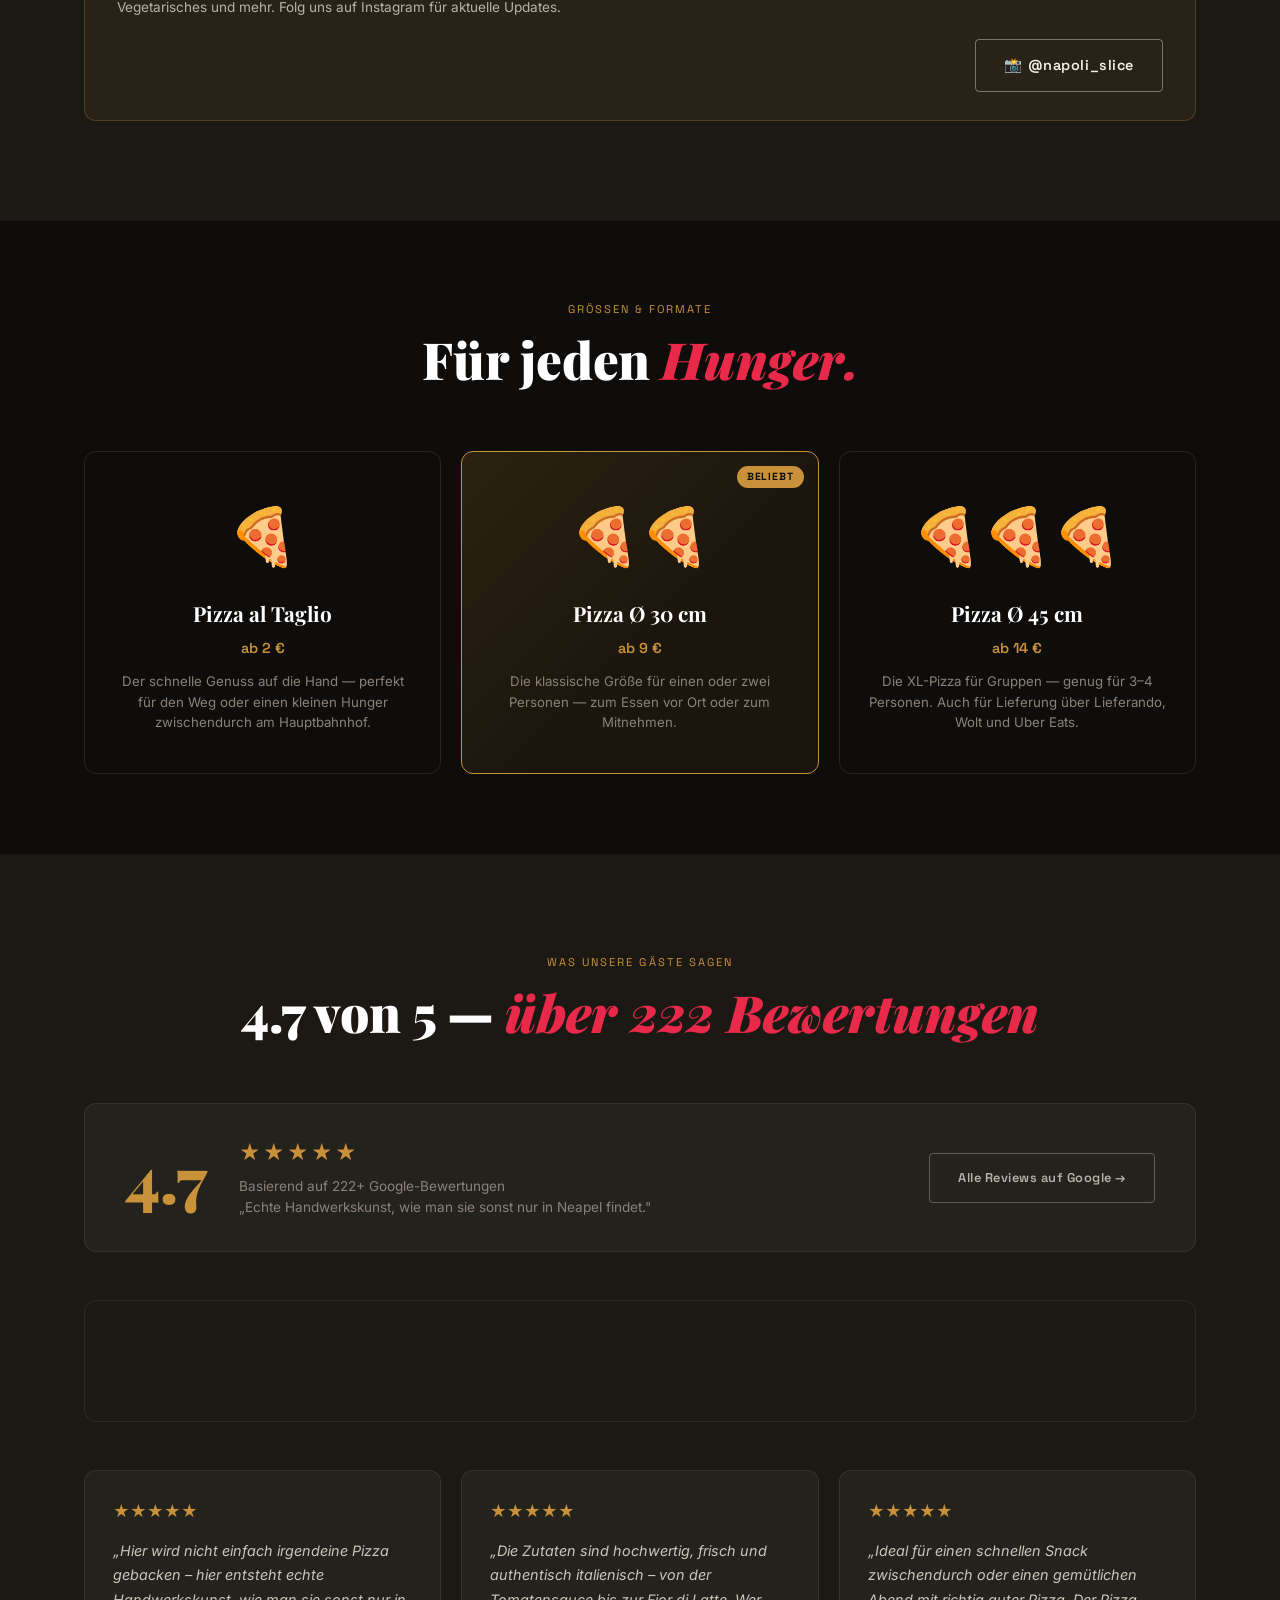
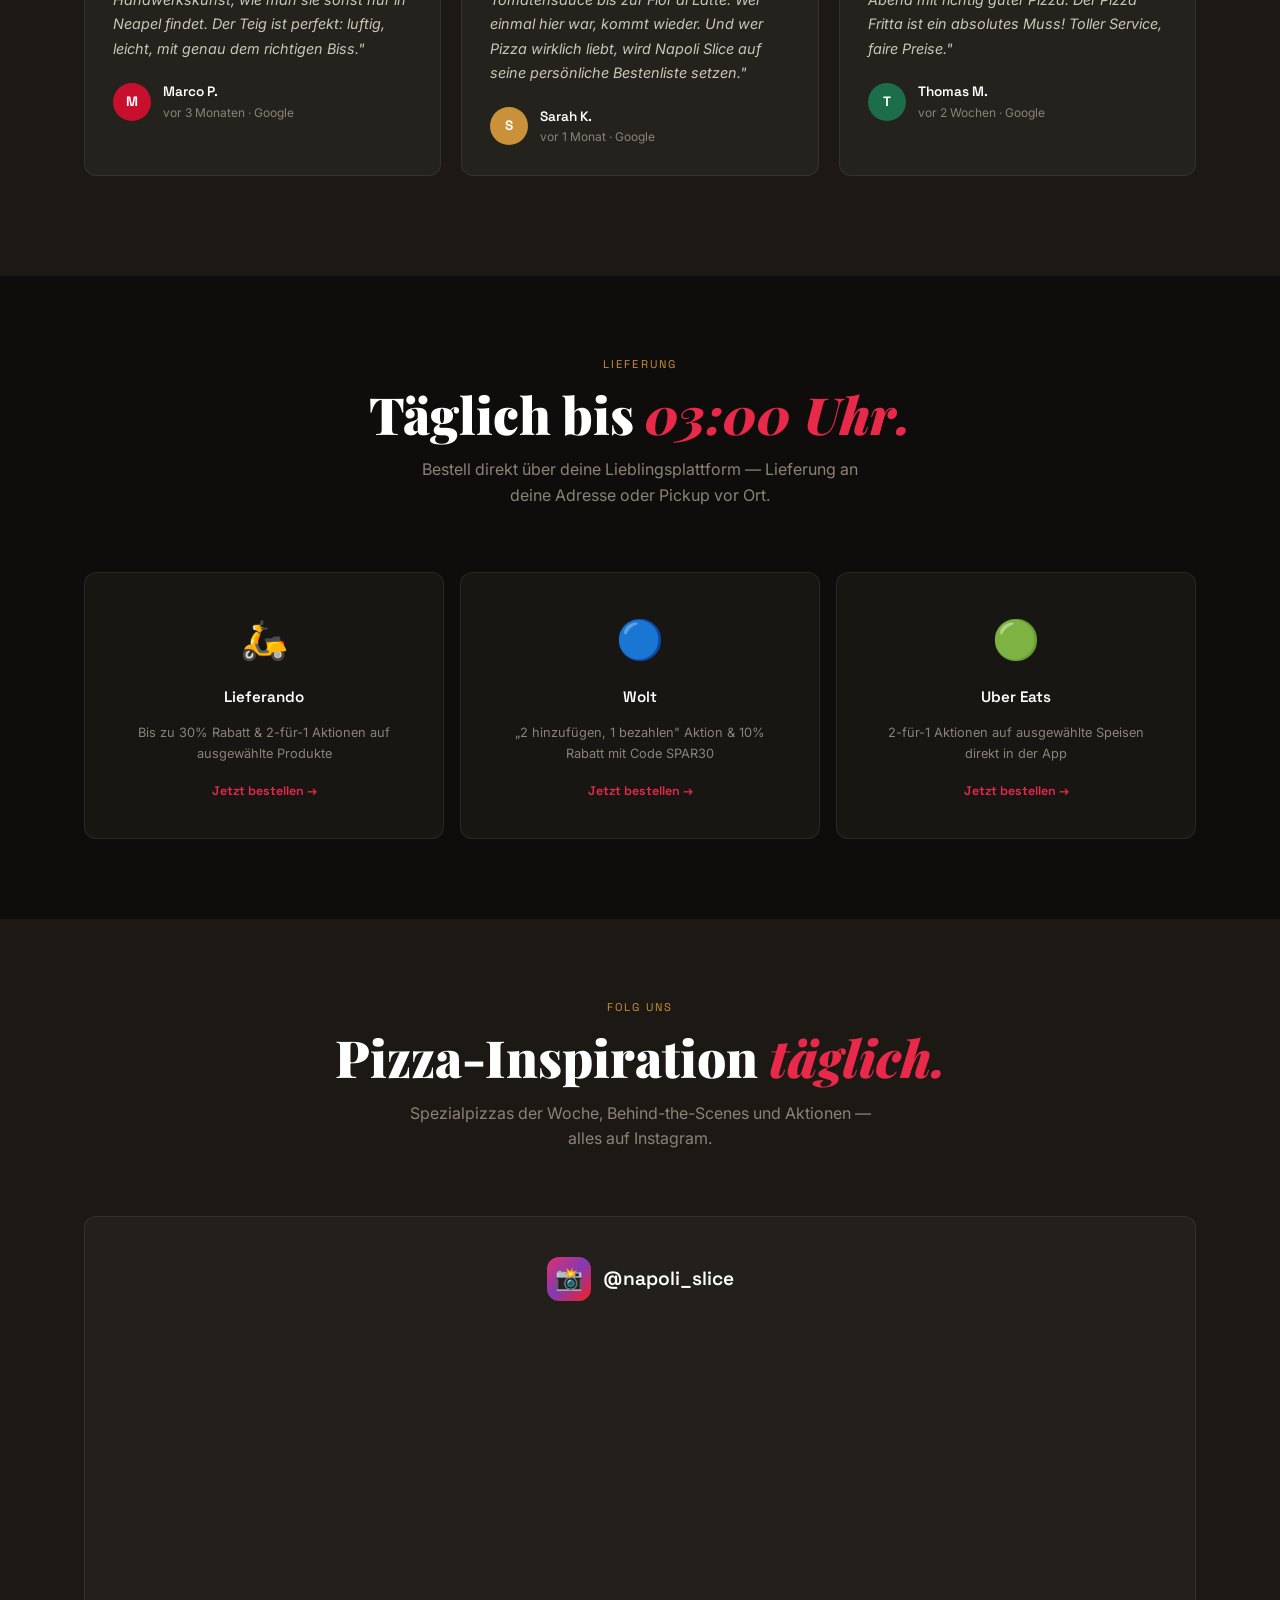
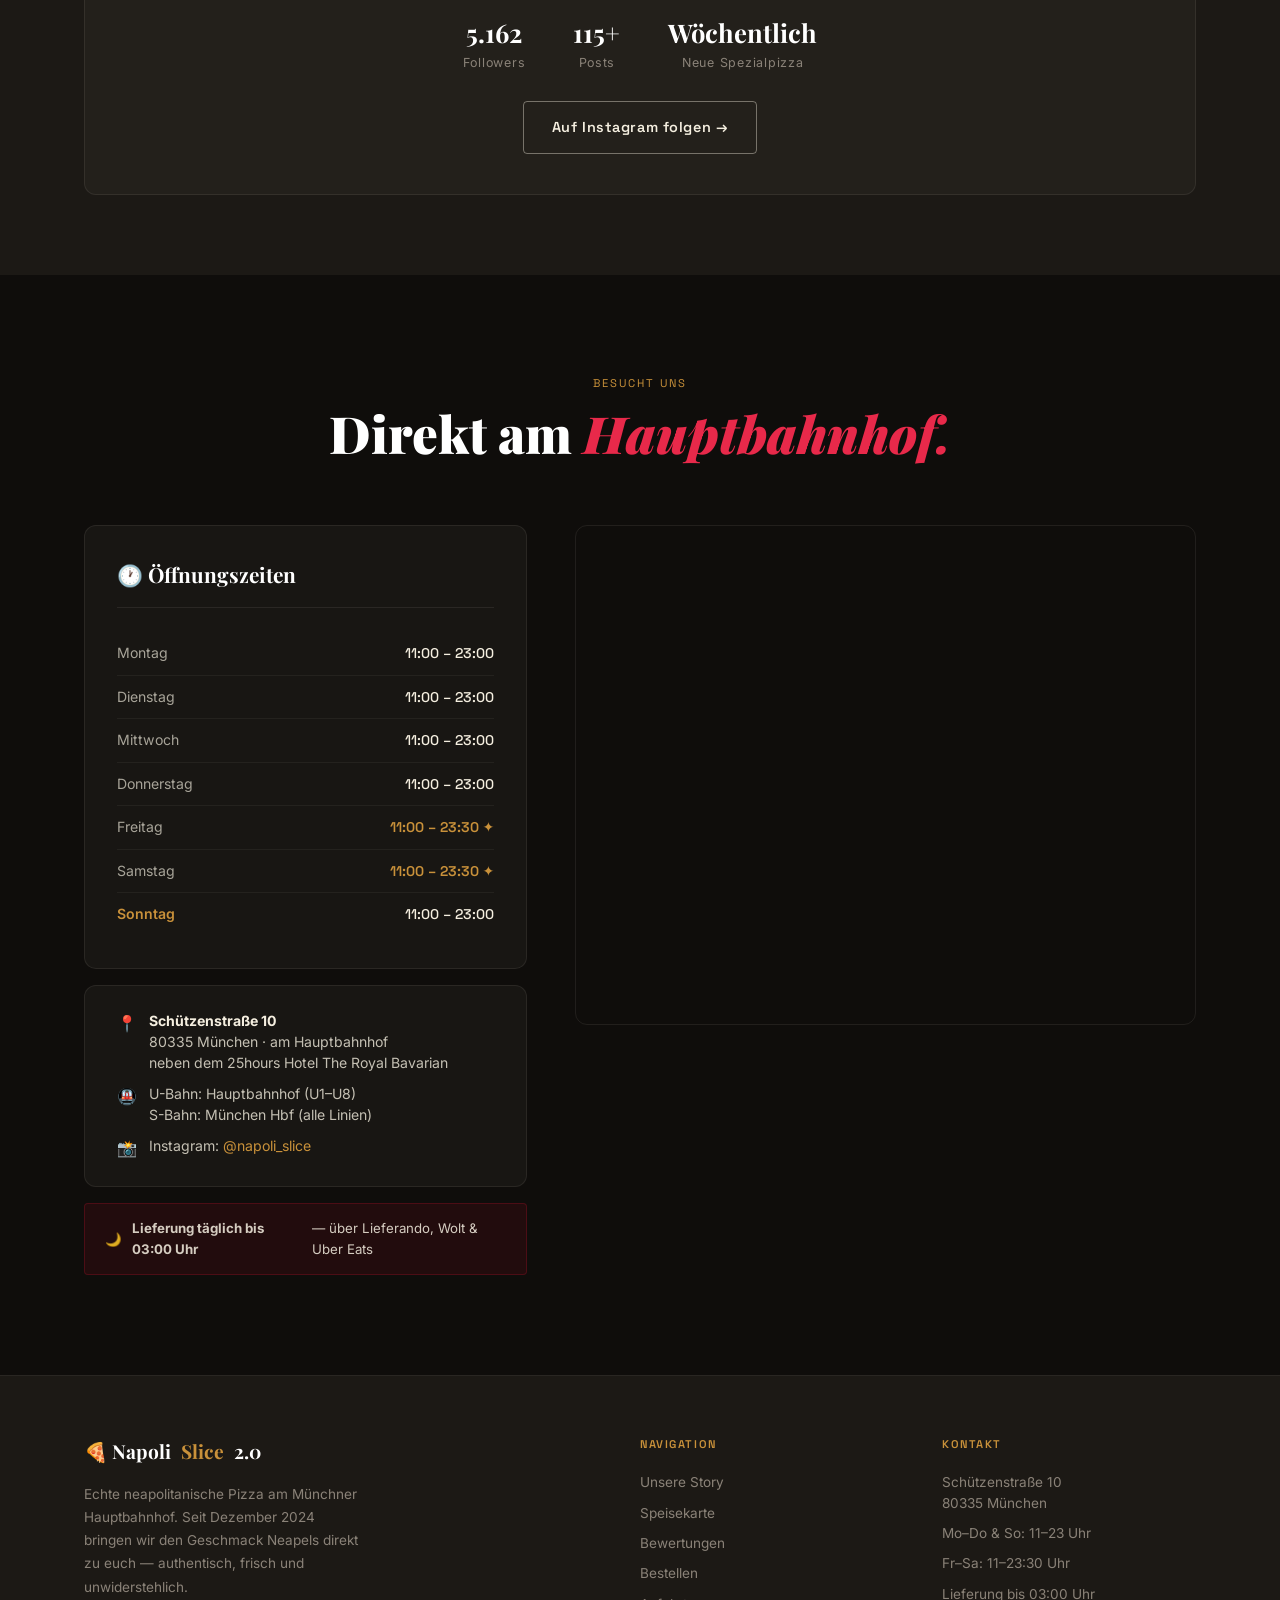
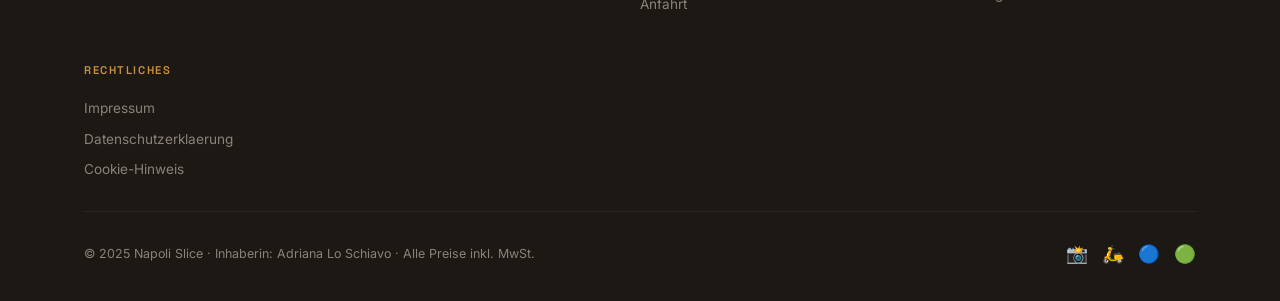
==== commit 0cdc4269: "Rename index (8).html to index.html" ====
--- a/index.html
+++ b/index.html
@@ -12,7 +12,7 @@
   <meta property="og:description" content="Echte neapolitanische Pizza am Herzen Münchens. Einzelne Slices ab 2€, Lieferung bis 03:00 Uhr." />
   <meta property="og:type" content="restaurant" />
 
-  <link rel="stylesheet" href="style.css" />
+  <link rel="stylesheet" href="style (2).css" />
 
   <!-- Structured Data -->
   <script type="application/ld+json">
@@ -627,6 +627,14 @@
         </ul>
       </div>
     </div>
+    <div class="footer-col footer-legal">
+      <h4>Rechtliches</h4>
+      <ul>
+        <li><a href="impressum.html">Impressum</a></li>
+        <li><a href="datenschutz.html">Datenschutzerklaerung</a></li>
+        <li><button class="footer-link-button" type="button" id="open-cookie-settings">Cookie-Hinweis</button></li>
+      </ul>
+    </div>
     <div class="footer-bottom">
       <p>© 2025 Napoli Slice · Inhaberin: Adriana Lo Schiavo · Alle Preise inkl. MwSt.</p>
       <div class="footer-social">
@@ -638,6 +646,22 @@
     </div>
   </div>
 </footer>
+
+<div class="cookie-modal" id="cookie-modal" role="dialog" aria-modal="true" aria-labelledby="cookie-title" aria-describedby="cookie-description" hidden>
+  <div class="cookie-box">
+    <p class="cookie-eyebrow">Datenschutz</p>
+    <h2 id="cookie-title">Cookie- und Datenschutz-Hinweis</h2>
+    <p id="cookie-description">
+      Diese Website nutzt technisch notwendige Speicherung, um Ihre Cookie-Entscheidung zu merken.
+      Ausserdem werden externe Dienste wie Google Maps eingebunden, bei denen Daten an Drittanbieter
+      uebertragen werden koennen. Weitere Informationen finden Sie in der Datenschutzerklaerung.
+    </p>
+    <div class="cookie-actions">
+      <a href="datenschutz.html" class="cookie-link">Datenschutzerklaerung lesen</a>
+      <button class="btn btn-primary" type="button" id="accept-cookies">Akzeptieren</button>
+    </div>
+  </div>
+</div>
 
 <!-- ══ JAVASCRIPT ══════════════════════════════════════ -->
 <script>
@@ -698,6 +722,32 @@
     dayEl.style.fontWeight = '600';
   }
 });
+
+// Cookie notice
+const cookieModal = document.getElementById('cookie-modal');
+const acceptCookies = document.getElementById('accept-cookies');
+const openCookieSettings = document.getElementById('open-cookie-settings');
+
+const showCookieModal = () => {
+  cookieModal.hidden = false;
+  document.body.classList.add('cookie-lock');
+};
+
+const hideCookieModal = () => {
+  cookieModal.hidden = true;
+  document.body.classList.remove('cookie-lock');
+};
+
+if (localStorage.getItem('napoliSliceCookiesAccepted') !== 'true') {
+  showCookieModal();
+}
+
+acceptCookies.addEventListener('click', () => {
+  localStorage.setItem('napoliSliceCookiesAccepted', 'true');
+  hideCookieModal();
+});
+
+openCookieSettings.addEventListener('click', showCookieModal);
 </script>
 </body>
 </html>
--- a/style (2).css
+++ b/style (2).css
@@ -0,0 +1,1332 @@
+/* =============================================
+   NAPOLI SLICE 2.0 — HBF München
+   Design: Italian Street Energy × Urban Munich
+   Palette: Deep Tomato Red, Charred Black, Cream, Gold
+   ============================================= */
+
+@import url('https://fonts.googleapis.com/css2?family=Playfair+Display:ital,wght@0,700;0,900;1,700&family=Inter:wght@300;400;500;600&family=Space+Grotesk:wght@400;600;700&display=swap');
+
+:root {
+  --red:       #C8102E;
+  --red-dark:  #8B0C1E;
+  --red-light: #E8294A;
+  --black:     #0F0D0B;
+  --charcoal:  #1C1915;
+  --cream:     #F5EFE0;
+  --cream-dark:#E8DFC8;
+  --gold:      #C9913A;
+  --gold-light:#F0B95A;
+  --white:     #FFFFFF;
+  --text-muted:#8A8278;
+
+  --font-display: 'Playfair Display', Georgia, serif;
+  --font-body:    'Inter', system-ui, sans-serif;
+  --font-ui:      'Space Grotesk', system-ui, sans-serif;
+
+  --radius: 4px;
+  --radius-lg: 12px;
+  --transition: 0.28s cubic-bezier(0.4, 0, 0.2, 1);
+}
+
+*, *::before, *::after { box-sizing: border-box; margin: 0; padding: 0; }
+
+html { scroll-behavior: smooth; font-size: 16px; }
+
+body {
+  background: var(--black);
+  color: var(--cream);
+  font-family: var(--font-body);
+  font-weight: 400;
+  line-height: 1.6;
+  overflow-x: hidden;
+}
+
+/* ── SCROLLBAR ── */
+::-webkit-scrollbar { width: 6px; }
+::-webkit-scrollbar-track { background: var(--charcoal); }
+::-webkit-scrollbar-thumb { background: var(--red); border-radius: 3px; }
+
+/* ── UTILITY ── */
+.container {
+  max-width: 1160px;
+  margin: 0 auto;
+  padding: 0 24px;
+}
+.sr-only { position: absolute; width: 1px; height: 1px; overflow: hidden; clip: rect(0,0,0,0); }
+
+/* ==========================================
+   NAV
+   ========================================== */
+nav {
+  position: fixed;
+  top: 0; left: 0; right: 0;
+  z-index: 100;
+  display: flex;
+  align-items: center;
+  justify-content: space-between;
+  padding: 18px 40px;
+  background: transparent;
+  transition: background var(--transition), backdrop-filter var(--transition);
+}
+nav.scrolled {
+  background: rgba(15,13,11,0.92);
+  backdrop-filter: blur(16px);
+  border-bottom: 1px solid rgba(200,16,46,0.18);
+}
+.nav-logo {
+  display: flex;
+  align-items: center;
+  gap: 10px;
+  text-decoration: none;
+}
+.nav-logo .logo-emoji { font-size: 1.5rem; }
+.nav-logo .logo-text {
+  font-family: var(--font-display);
+  font-size: 1.15rem;
+  color: var(--white);
+  letter-spacing: 0.02em;
+}
+.nav-logo .logo-text span { color: var(--gold); }
+
+.nav-links {
+  display: flex;
+  gap: 36px;
+  list-style: none;
+}
+.nav-links a {
+  color: rgba(245,239,224,0.75);
+  text-decoration: none;
+  font-family: var(--font-ui);
+  font-size: 0.85rem;
+  font-weight: 500;
+  letter-spacing: 0.08em;
+  text-transform: uppercase;
+  transition: color var(--transition);
+}
+.nav-links a:hover { color: var(--gold); }
+
+.nav-cta {
+  background: var(--red);
+  color: var(--white) !important;
+  padding: 9px 20px;
+  border-radius: var(--radius);
+  transition: background var(--transition) !important;
+}
+.nav-cta:hover { background: var(--red-light) !important; color: var(--white) !important; }
+
+/* Hamburger */
+.hamburger {
+  display: none;
+  flex-direction: column;
+  gap: 5px;
+  cursor: pointer;
+  padding: 4px;
+  background: none;
+  border: none;
+}
+.hamburger span {
+  display: block;
+  width: 26px;
+  height: 2px;
+  background: var(--cream);
+  transition: var(--transition);
+}
+.hamburger.open span:nth-child(1) { transform: translateY(7px) rotate(45deg); }
+.hamburger.open span:nth-child(2) { opacity: 0; }
+.hamburger.open span:nth-child(3) { transform: translateY(-7px) rotate(-45deg); }
+
+.mobile-menu {
+  display: none;
+  position: fixed;
+  inset: 0;
+  z-index: 99;
+  background: rgba(15,13,11,0.97);
+  flex-direction: column;
+  align-items: center;
+  justify-content: center;
+  gap: 32px;
+}
+.mobile-menu.open { display: flex; }
+.mobile-menu a {
+  color: var(--cream);
+  text-decoration: none;
+  font-family: var(--font-display);
+  font-size: 2rem;
+  font-weight: 700;
+  transition: color var(--transition);
+}
+.mobile-menu a:hover { color: var(--gold); }
+
+/* ==========================================
+   HERO
+   ========================================== */
+.hero {
+  position: relative;
+  min-height: 100svh;
+  display: flex;
+  align-items: center;
+  overflow: hidden;
+}
+
+.hero-bg {
+  position: absolute;
+  inset: 0;
+  background-image:
+    linear-gradient(to bottom, rgba(15,13,11,0.35) 0%, rgba(15,13,11,0.75) 100%),
+    url('https://images.unsplash.com/photo-1513104890138-7c749659a591?w=1800&q=85&auto=format&fit=crop');
+  background-size: cover;
+  background-position: center 40%;
+  transform: scale(1.05);
+  animation: heroScale 12s ease-out forwards;
+}
+
+@keyframes heroScale {
+  from { transform: scale(1.05); }
+  to   { transform: scale(1.0);  }
+}
+
+.hero-grain {
+  position: absolute;
+  inset: 0;
+  background-image: url("data:image/svg+xml,%3Csvg viewBox='0 0 256 256' xmlns='http://www.w3.org/2000/svg'%3E%3Cfilter id='noise'%3E%3CfeTurbulence type='fractalNoise' baseFrequency='0.9' numOctaves='4' stitchTiles='stitch'/%3E%3C/filter%3E%3Crect width='100%25' height='100%25' filter='url(%23noise)' opacity='0.04'/%3E%3C/svg%3E");
+  pointer-events: none;
+  opacity: 0.6;
+}
+
+.hero-content {
+  position: relative;
+  z-index: 2;
+  padding-top: 120px;
+}
+
+.hero-eyebrow {
+  display: inline-flex;
+  align-items: center;
+  gap: 10px;
+  font-family: var(--font-ui);
+  font-size: 0.75rem;
+  font-weight: 600;
+  letter-spacing: 0.18em;
+  text-transform: uppercase;
+  color: var(--gold);
+  margin-bottom: 24px;
+  opacity: 0;
+  animation: fadeUp 0.7s 0.3s ease forwards;
+}
+.hero-eyebrow::before,
+.hero-eyebrow::after {
+  content: '';
+  display: block;
+  width: 32px;
+  height: 1px;
+  background: var(--gold);
+  opacity: 0.6;
+}
+
+.hero h1 {
+  font-family: var(--font-display);
+  font-size: clamp(3rem, 8vw, 7rem);
+  font-weight: 900;
+  line-height: 0.95;
+  letter-spacing: -0.02em;
+  color: var(--white);
+  margin-bottom: 28px;
+  opacity: 0;
+  animation: fadeUp 0.8s 0.5s ease forwards;
+}
+.hero h1 em {
+  font-style: italic;
+  color: var(--red-light);
+}
+
+.hero-sub {
+  font-size: 1.05rem;
+  color: rgba(245,239,224,0.78);
+  max-width: 520px;
+  margin-bottom: 44px;
+  opacity: 0;
+  animation: fadeUp 0.8s 0.7s ease forwards;
+}
+
+.hero-actions {
+  display: flex;
+  flex-wrap: wrap;
+  gap: 14px;
+  opacity: 0;
+  animation: fadeUp 0.8s 0.9s ease forwards;
+}
+
+.btn {
+  display: inline-flex;
+  align-items: center;
+  gap: 8px;
+  padding: 14px 28px;
+  border-radius: var(--radius);
+  font-family: var(--font-ui);
+  font-weight: 600;
+  font-size: 0.9rem;
+  letter-spacing: 0.04em;
+  text-decoration: none;
+  cursor: pointer;
+  border: none;
+  transition: all var(--transition);
+  white-space: nowrap;
+}
+.btn-primary {
+  background: var(--red);
+  color: var(--white);
+  box-shadow: 0 4px 24px rgba(200,16,46,0.4);
+}
+.btn-primary:hover {
+  background: var(--red-light);
+  transform: translateY(-2px);
+  box-shadow: 0 8px 32px rgba(200,16,46,0.5);
+}
+.btn-outline {
+  background: transparent;
+  color: var(--cream);
+  border: 1.5px solid rgba(245,239,224,0.4);
+}
+.btn-outline:hover {
+  border-color: var(--gold);
+  color: var(--gold);
+  transform: translateY(-2px);
+}
+
+.hero-rating {
+  display: flex;
+  align-items: center;
+  gap: 12px;
+  margin-top: 60px;
+  padding-top: 32px;
+  border-top: 1px solid rgba(245,239,224,0.12);
+  opacity: 0;
+  animation: fadeUp 0.8s 1.1s ease forwards;
+}
+.stars { color: var(--gold); font-size: 1.1rem; letter-spacing: 2px; }
+.rating-text { font-size: 0.85rem; color: rgba(245,239,224,0.65); }
+.rating-text strong { color: var(--cream); }
+
+/* Scroll indicator */
+.scroll-hint {
+  position: absolute;
+  bottom: 36px;
+  left: 50%;
+  transform: translateX(-50%);
+  display: flex;
+  flex-direction: column;
+  align-items: center;
+  gap: 8px;
+  opacity: 0;
+  animation: fadeIn 1s 2s ease forwards;
+}
+.scroll-hint span {
+  font-family: var(--font-ui);
+  font-size: 0.7rem;
+  letter-spacing: 0.12em;
+  text-transform: uppercase;
+  color: rgba(245,239,224,0.4);
+}
+.scroll-line {
+  width: 1px;
+  height: 48px;
+  background: linear-gradient(to bottom, var(--gold), transparent);
+  animation: scrollPulse 1.8s ease-in-out infinite;
+}
+@keyframes scrollPulse {
+  0%, 100% { opacity: 0.3; transform: scaleY(0.8); }
+  50%       { opacity: 1;   transform: scaleY(1);   }
+}
+
+/* ==========================================
+   MARQUEE STRIP
+   ========================================== */
+.marquee-strip {
+  background: var(--red);
+  padding: 14px 0;
+  overflow: hidden;
+  white-space: nowrap;
+}
+.marquee-track {
+  display: inline-flex;
+  animation: marquee 22s linear infinite;
+}
+.marquee-track:hover { animation-play-state: paused; }
+.marquee-item {
+  font-family: var(--font-ui);
+  font-size: 0.78rem;
+  font-weight: 600;
+  letter-spacing: 0.14em;
+  text-transform: uppercase;
+  color: rgba(255,255,255,0.9);
+  padding: 0 36px;
+}
+.marquee-dot {
+  color: rgba(255,255,255,0.4);
+  padding: 0 4px;
+}
+@keyframes marquee {
+  from { transform: translateX(0); }
+  to   { transform: translateX(-50%); }
+}
+
+/* ==========================================
+   ABOUT / STORY
+   ========================================== */
+.section-about {
+  padding: 100px 0;
+  background: var(--charcoal);
+}
+.about-grid {
+  display: grid;
+  grid-template-columns: 1fr 1fr;
+  gap: 80px;
+  align-items: center;
+}
+.about-eyebrow {
+  font-family: var(--font-ui);
+  font-size: 0.7rem;
+  letter-spacing: 0.18em;
+  text-transform: uppercase;
+  color: var(--gold);
+  margin-bottom: 16px;
+}
+.about-grid h2 {
+  font-family: var(--font-display);
+  font-size: clamp(2rem, 3.5vw, 3rem);
+  font-weight: 700;
+  line-height: 1.1;
+  color: var(--white);
+  margin-bottom: 24px;
+}
+.about-grid h2 em { font-style: italic; color: var(--red-light); }
+.about-grid p {
+  color: rgba(245,239,224,0.72);
+  line-height: 1.75;
+  margin-bottom: 18px;
+}
+.about-grid p:last-child { margin-bottom: 0; }
+
+.about-image-wrap {
+  position: relative;
+}
+.about-image-wrap img {
+  width: 100%;
+  aspect-ratio: 4/5;
+  object-fit: cover;
+  border-radius: var(--radius-lg);
+  display: block;
+}
+.about-badge {
+  position: absolute;
+  bottom: -24px;
+  left: -24px;
+  background: var(--red);
+  color: var(--white);
+  padding: 20px 24px;
+  border-radius: var(--radius-lg);
+  font-family: var(--font-display);
+  font-size: 1.1rem;
+  font-weight: 700;
+  text-align: center;
+  line-height: 1.2;
+  box-shadow: 0 8px 32px rgba(200,16,46,0.4);
+}
+.about-badge small {
+  display: block;
+  font-family: var(--font-ui);
+  font-size: 0.72rem;
+  font-weight: 500;
+  opacity: 0.85;
+  margin-top: 4px;
+  letter-spacing: 0.06em;
+}
+
+/* ==========================================
+   FEATURES STRIP
+   ========================================== */
+.features-strip {
+  padding: 56px 0;
+  background: var(--black);
+  border-top: 1px solid rgba(245,239,224,0.06);
+  border-bottom: 1px solid rgba(245,239,224,0.06);
+}
+.features-grid {
+  display: grid;
+  grid-template-columns: repeat(3, 1fr);
+  gap: 2px;
+}
+.feature-item {
+  padding: 36px 28px;
+  border-right: 1px solid rgba(245,239,224,0.08);
+  transition: background var(--transition);
+}
+.feature-item:last-child { border-right: none; }
+.feature-item:hover { background: rgba(245,239,224,0.03); }
+.feature-icon {
+  font-size: 2rem;
+  margin-bottom: 14px;
+  display: block;
+}
+.feature-item h3 {
+  font-family: var(--font-ui);
+  font-size: 1rem;
+  font-weight: 600;
+  color: var(--white);
+  margin-bottom: 8px;
+}
+.feature-item p {
+  font-size: 0.85rem;
+  color: var(--text-muted);
+  line-height: 1.55;
+}
+
+/* ==========================================
+   MENU
+   ========================================== */
+.section-menu {
+  padding: 100px 0;
+  background: var(--charcoal);
+}
+.section-header {
+  text-align: center;
+  margin-bottom: 64px;
+}
+.section-eyebrow {
+  font-family: var(--font-ui);
+  font-size: 0.7rem;
+  letter-spacing: 0.18em;
+  text-transform: uppercase;
+  color: var(--gold);
+  display: block;
+  margin-bottom: 14px;
+}
+.section-header h2 {
+  font-family: var(--font-display);
+  font-size: clamp(2.2rem, 4vw, 3.4rem);
+  font-weight: 900;
+  color: var(--white);
+  line-height: 1.05;
+}
+.section-header h2 em { font-style: italic; color: var(--red-light); }
+.section-header p {
+  margin-top: 16px;
+  color: var(--text-muted);
+  max-width: 480px;
+  margin-left: auto;
+  margin-right: auto;
+}
+
+.menu-tabs {
+  display: flex;
+  justify-content: center;
+  gap: 8px;
+  flex-wrap: wrap;
+  margin-bottom: 48px;
+}
+.menu-tab {
+  padding: 9px 20px;
+  border-radius: 999px;
+  font-family: var(--font-ui);
+  font-size: 0.82rem;
+  font-weight: 600;
+  cursor: pointer;
+  background: rgba(245,239,224,0.06);
+  color: var(--text-muted);
+  border: 1px solid rgba(245,239,224,0.1);
+  transition: all var(--transition);
+}
+.menu-tab:hover { color: var(--cream); border-color: rgba(245,239,224,0.25); }
+.menu-tab.active {
+  background: var(--red);
+  color: var(--white);
+  border-color: var(--red);
+  box-shadow: 0 4px 16px rgba(200,16,46,0.3);
+}
+
+.menu-panel { display: none; }
+.menu-panel.active { display: block; }
+
+.menu-category-label {
+  font-family: var(--font-ui);
+  font-size: 0.7rem;
+  font-weight: 600;
+  letter-spacing: 0.15em;
+  text-transform: uppercase;
+  color: var(--gold);
+  margin-bottom: 8px;
+}
+.menu-category-desc {
+  font-size: 0.85rem;
+  color: var(--text-muted);
+  margin-bottom: 28px;
+}
+
+.menu-grid {
+  display: grid;
+  grid-template-columns: repeat(auto-fill, minmax(300px, 1fr));
+  gap: 16px;
+}
+.menu-card {
+  background: rgba(245,239,224,0.04);
+  border: 1px solid rgba(245,239,224,0.08);
+  border-radius: var(--radius-lg);
+  padding: 22px;
+  transition: all var(--transition);
+  position: relative;
+}
+.menu-card:hover {
+  background: rgba(245,239,224,0.07);
+  border-color: rgba(200,16,46,0.3);
+  transform: translateY(-2px);
+}
+.menu-card-badge {
+  position: absolute;
+  top: 14px;
+  right: 14px;
+  background: var(--red);
+  color: var(--white);
+  font-family: var(--font-ui);
+  font-size: 0.68rem;
+  font-weight: 600;
+  letter-spacing: 0.05em;
+  padding: 3px 10px;
+  border-radius: 999px;
+}
+.menu-card h4 {
+  font-family: var(--font-display);
+  font-size: 1.1rem;
+  font-weight: 700;
+  color: var(--white);
+  margin-bottom: 8px;
+  padding-right: 80px;
+}
+.menu-card p {
+  font-size: 0.82rem;
+  color: var(--text-muted);
+  line-height: 1.55;
+  margin-bottom: 16px;
+}
+.menu-card-prices {
+  display: flex;
+  gap: 16px;
+  flex-wrap: wrap;
+}
+.price-tag {
+  font-family: var(--font-ui);
+  font-size: 0.78rem;
+  font-weight: 600;
+}
+.price-tag .label {
+  color: var(--text-muted);
+  font-weight: 400;
+  font-size: 0.72rem;
+  margin-right: 4px;
+}
+.price-tag .amount { color: var(--gold); }
+
+/* ==========================================
+   SIZES
+   ========================================== */
+.section-sizes {
+  padding: 80px 0;
+  background: var(--black);
+}
+.sizes-grid {
+  display: grid;
+  grid-template-columns: repeat(3, 1fr);
+  gap: 20px;
+  margin-top: 48px;
+}
+.size-card {
+  border: 1px solid rgba(245,239,224,0.1);
+  border-radius: var(--radius-lg);
+  padding: 40px 28px;
+  text-align: center;
+  transition: all var(--transition);
+  position: relative;
+  overflow: hidden;
+}
+.size-card::before {
+  content: '';
+  position: absolute;
+  inset: 0;
+  background: linear-gradient(135deg, rgba(200,16,46,0.06) 0%, transparent 60%);
+  opacity: 0;
+  transition: opacity var(--transition);
+}
+.size-card:hover { border-color: var(--red); transform: translateY(-4px); }
+.size-card:hover::before { opacity: 1; }
+.size-card.featured {
+  border-color: var(--gold);
+  background: rgba(201,145,58,0.06);
+}
+.size-card.featured::before { background: linear-gradient(135deg, rgba(201,145,58,0.1) 0%, transparent 60%); opacity: 1; }
+.size-icon {
+  font-size: 3.5rem;
+  margin-bottom: 16px;
+  display: block;
+}
+.size-card h3 {
+  font-family: var(--font-display);
+  font-size: 1.3rem;
+  font-weight: 700;
+  color: var(--white);
+  margin-bottom: 6px;
+}
+.size-card .price-from {
+  color: var(--gold);
+  font-family: var(--font-ui);
+  font-weight: 600;
+  font-size: 0.9rem;
+  margin-bottom: 12px;
+}
+.size-card p { font-size: 0.83rem; color: var(--text-muted); line-height: 1.55; }
+.size-popular {
+  position: absolute;
+  top: 14px;
+  right: 14px;
+  background: var(--gold);
+  color: var(--black);
+  font-family: var(--font-ui);
+  font-size: 0.65rem;
+  font-weight: 700;
+  letter-spacing: 0.08em;
+  padding: 3px 10px;
+  border-radius: 999px;
+  text-transform: uppercase;
+}
+
+/* ==========================================
+   REVIEWS
+   ========================================== */
+.section-reviews {
+  padding: 100px 0;
+  background: var(--charcoal);
+}
+.reviews-grid {
+  display: grid;
+  grid-template-columns: repeat(3, 1fr);
+  gap: 20px;
+  margin-top: 48px;
+}
+.review-card {
+  background: rgba(245,239,224,0.04);
+  border: 1px solid rgba(245,239,224,0.08);
+  border-radius: var(--radius-lg);
+  padding: 28px;
+  transition: all var(--transition);
+}
+.review-card:hover {
+  border-color: rgba(201,145,58,0.3);
+  transform: translateY(-2px);
+}
+.review-stars { color: var(--gold); font-size: 1rem; margin-bottom: 14px; }
+.review-text {
+  font-size: 0.9rem;
+  color: rgba(245,239,224,0.8);
+  line-height: 1.7;
+  font-style: italic;
+  margin-bottom: 20px;
+}
+.review-author {
+  display: flex;
+  align-items: center;
+  gap: 12px;
+}
+.review-avatar {
+  width: 38px;
+  height: 38px;
+  background: var(--red);
+  border-radius: 50%;
+  display: flex;
+  align-items: center;
+  justify-content: center;
+  font-family: var(--font-ui);
+  font-weight: 700;
+  font-size: 0.85rem;
+  color: var(--white);
+  flex-shrink: 0;
+}
+.review-name {
+  font-family: var(--font-ui);
+  font-weight: 600;
+  font-size: 0.85rem;
+  color: var(--white);
+}
+.review-date {
+  font-size: 0.75rem;
+  color: var(--text-muted);
+}
+.review-source {
+  display: flex;
+  align-items: center;
+  gap: 8px;
+  margin-top: 28px;
+  padding-top: 20px;
+  border-top: 1px solid rgba(245,239,224,0.07);
+}
+.google-icon { width: 22px; }
+.review-source span {
+  font-size: 0.78rem;
+  color: var(--text-muted);
+}
+.review-score {
+  font-family: var(--font-ui);
+  font-weight: 700;
+  color: var(--gold);
+  font-size: 1.1rem;
+}
+
+/* Overall rating display */
+.rating-summary {
+  display: flex;
+  align-items: center;
+  gap: 32px;
+  background: rgba(245,239,224,0.04);
+  border: 1px solid rgba(245,239,224,0.08);
+  border-radius: var(--radius-lg);
+  padding: 32px 40px;
+  margin-bottom: 48px;
+  flex-wrap: wrap;
+}
+.rating-big {
+  font-family: var(--font-display);
+  font-size: 4rem;
+  font-weight: 900;
+  color: var(--gold);
+  line-height: 1;
+}
+.rating-details { flex: 1; }
+.rating-details .stars-row { color: var(--gold); font-size: 1.3rem; letter-spacing: 3px; margin-bottom: 6px; }
+.rating-details p { font-size: 0.85rem; color: var(--text-muted); }
+.rating-source-logo { margin-left: auto; opacity: 0.7; }
+
+/* ==========================================
+   DELIVERY
+   ========================================== */
+.section-delivery {
+  padding: 80px 0;
+  background: var(--black);
+}
+.delivery-grid {
+  display: grid;
+  grid-template-columns: repeat(3, 1fr);
+  gap: 16px;
+  margin-top: 48px;
+}
+.delivery-card {
+  display: flex;
+  flex-direction: column;
+  align-items: center;
+  justify-content: center;
+  gap: 14px;
+  padding: 36px;
+  background: rgba(245,239,224,0.04);
+  border: 1px solid rgba(245,239,224,0.08);
+  border-radius: var(--radius-lg);
+  text-decoration: none;
+  transition: all var(--transition);
+}
+.delivery-card:hover {
+  border-color: var(--red);
+  transform: translateY(-4px);
+  background: rgba(200,16,46,0.07);
+}
+.delivery-card .d-logo {
+  font-size: 2.4rem;
+}
+.delivery-card h3 {
+  font-family: var(--font-ui);
+  font-size: 0.95rem;
+  font-weight: 600;
+  color: var(--white);
+}
+.delivery-card p {
+  font-size: 0.8rem;
+  color: var(--text-muted);
+  text-align: center;
+}
+.delivery-card .d-cta {
+  margin-top: 4px;
+  font-family: var(--font-ui);
+  font-size: 0.78rem;
+  font-weight: 600;
+  color: var(--red-light);
+  display: flex;
+  align-items: center;
+  gap: 4px;
+}
+
+/* ==========================================
+   INSTAGRAM / SOCIAL
+   ========================================== */
+.section-social {
+  padding: 80px 0;
+  background: var(--charcoal);
+  text-align: center;
+}
+.instagram-widget {
+  margin-top: 48px;
+  background: rgba(245,239,224,0.03);
+  border: 1px solid rgba(245,239,224,0.08);
+  border-radius: var(--radius-lg);
+  padding: 40px;
+}
+.instagram-handle {
+  display: inline-flex;
+  align-items: center;
+  gap: 12px;
+  font-family: var(--font-ui);
+  font-size: 1.2rem;
+  font-weight: 600;
+  color: var(--white);
+  text-decoration: none;
+  margin-bottom: 28px;
+  transition: color var(--transition);
+}
+.instagram-handle:hover { color: var(--gold); }
+.instagram-handle .ig-icon {
+  width: 44px;
+  height: 44px;
+  background: linear-gradient(135deg, #E1306C, #833AB4, #FD1D1D);
+  border-radius: 12px;
+  display: flex;
+  align-items: center;
+  justify-content: center;
+  font-size: 1.4rem;
+}
+.insta-feed-placeholder {
+  display: grid;
+  grid-template-columns: repeat(4, 1fr);
+  gap: 3px;
+  border-radius: var(--radius);
+  overflow: hidden;
+  margin-bottom: 28px;
+}
+.insta-cell {
+  aspect-ratio: 1;
+  background-size: cover;
+  background-position: center;
+  position: relative;
+  overflow: hidden;
+  cursor: pointer;
+}
+.insta-cell::after {
+  content: '';
+  position: absolute;
+  inset: 0;
+  background: rgba(200,16,46,0.0);
+  transition: background var(--transition);
+}
+.insta-cell:hover::after { background: rgba(200,16,46,0.35); }
+
+.ig-stats {
+  display: flex;
+  justify-content: center;
+  gap: 48px;
+  margin-top: 24px;
+}
+.ig-stat span { display: block; }
+.ig-stat .val {
+  font-family: var(--font-display);
+  font-size: 1.6rem;
+  font-weight: 700;
+  color: var(--white);
+}
+.ig-stat .lbl {
+  font-size: 0.78rem;
+  color: var(--text-muted);
+  letter-spacing: 0.06em;
+}
+
+/* ==========================================
+   MAP & HOURS
+   ========================================== */
+.section-find-us {
+  padding: 100px 0;
+  background: var(--black);
+}
+.find-us-grid {
+  display: grid;
+  grid-template-columns: 1fr 1.4fr;
+  gap: 48px;
+  align-items: start;
+  margin-top: 48px;
+}
+.hours-card {
+  background: rgba(245,239,224,0.04);
+  border: 1px solid rgba(245,239,224,0.08);
+  border-radius: var(--radius-lg);
+  padding: 32px;
+}
+.hours-card h3 {
+  font-family: var(--font-display);
+  font-size: 1.3rem;
+  font-weight: 700;
+  color: var(--white);
+  margin-bottom: 24px;
+  padding-bottom: 16px;
+  border-bottom: 1px solid rgba(245,239,224,0.08);
+}
+.hours-table { width: 100%; }
+.hours-row {
+  display: flex;
+  justify-content: space-between;
+  align-items: center;
+  padding: 10px 0;
+  border-bottom: 1px solid rgba(245,239,224,0.05);
+  font-size: 0.88rem;
+}
+.hours-row:last-child { border-bottom: none; }
+.hours-day { color: rgba(245,239,224,0.65); }
+.hours-time { color: var(--cream); font-family: var(--font-ui); font-weight: 500; }
+.hours-time.today { color: var(--gold); font-weight: 600; }
+
+.address-card {
+  margin-top: 16px;
+  background: rgba(245,239,224,0.04);
+  border: 1px solid rgba(245,239,224,0.08);
+  border-radius: var(--radius-lg);
+  padding: 24px 32px;
+  display: flex;
+  flex-direction: column;
+  gap: 10px;
+}
+.address-line {
+  display: flex;
+  align-items: flex-start;
+  gap: 12px;
+  font-size: 0.88rem;
+}
+.address-icon { font-size: 1rem; margin-top: 1px; flex-shrink: 0; }
+.address-text { color: rgba(245,239,224,0.78); line-height: 1.5; }
+.address-text strong { color: var(--cream); display: block; }
+
+.delivery-note {
+  margin-top: 16px;
+  background: rgba(200,16,46,0.1);
+  border: 1px solid rgba(200,16,46,0.25);
+  border-radius: var(--radius);
+  padding: 14px 20px;
+  font-size: 0.83rem;
+  color: rgba(245,239,224,0.85);
+  display: flex;
+  align-items: center;
+  gap: 10px;
+}
+
+.map-container {
+  border-radius: var(--radius-lg);
+  overflow: hidden;
+  height: 500px;
+  border: 1px solid rgba(245,239,224,0.08);
+}
+.map-container iframe {
+  width: 100%;
+  height: 100%;
+  border: none;
+  filter: brightness(0.88) contrast(1.05) saturate(0.95);
+}
+
+/* ==========================================
+   FOOTER
+   ========================================== */
+footer {
+  background: var(--charcoal);
+  border-top: 1px solid rgba(245,239,224,0.06);
+  padding: 60px 0 32px;
+}
+.footer-grid {
+  display: grid;
+  grid-template-columns: 2fr 1fr 1fr;
+  gap: 48px;
+  margin-bottom: 48px;
+}
+.footer-brand .logo {
+  display: flex;
+  align-items: center;
+  gap: 10px;
+  font-family: var(--font-display);
+  font-size: 1.2rem;
+  font-weight: 700;
+  color: var(--white);
+  margin-bottom: 16px;
+  text-decoration: none;
+}
+.footer-brand .logo span { color: var(--gold); }
+.footer-brand p {
+  font-size: 0.85rem;
+  color: var(--text-muted);
+  line-height: 1.7;
+  max-width: 280px;
+}
+.footer-col h4 {
+  font-family: var(--font-ui);
+  font-size: 0.7rem;
+  font-weight: 600;
+  letter-spacing: 0.14em;
+  text-transform: uppercase;
+  color: var(--gold);
+  margin-bottom: 18px;
+}
+.footer-col ul { list-style: none; display: flex; flex-direction: column; gap: 10px; }
+.footer-col ul li a, .footer-col ul li {
+  font-size: 0.85rem;
+  color: var(--text-muted);
+  text-decoration: none;
+  transition: color var(--transition);
+  line-height: 1.5;
+}
+.footer-col ul li a:hover { color: var(--cream); }
+
+.footer-bottom {
+  padding-top: 28px;
+  border-top: 1px solid rgba(245,239,224,0.06);
+  display: flex;
+  justify-content: space-between;
+  align-items: center;
+  flex-wrap: wrap;
+  gap: 12px;
+}
+.footer-bottom p { font-size: 0.78rem; color: var(--text-muted); }
+.footer-social { display: flex; gap: 14px; }
+.footer-social a {
+  color: var(--text-muted);
+  font-size: 1.1rem;
+  transition: color var(--transition);
+  text-decoration: none;
+}
+.footer-social a:hover { color: var(--gold); }
+
+.footer-legal {
+  margin-bottom: 32px;
+}
+
+.footer-link-button {
+  appearance: none;
+  background: transparent;
+  border: 0;
+  color: var(--text-muted);
+  cursor: pointer;
+  font: inherit;
+  padding: 0;
+  text-align: left;
+  transition: color var(--transition);
+}
+.footer-link-button:hover { color: var(--cream); }
+
+/* ==========================================
+   COOKIE NOTICE
+   ========================================== */
+.cookie-lock {
+  overflow: hidden;
+}
+
+.cookie-modal {
+  position: fixed;
+  inset: 0;
+  z-index: 200;
+  display: grid;
+  place-items: center;
+  padding: 24px;
+  background: rgba(15, 13, 11, 0.78);
+  backdrop-filter: blur(12px);
+}
+.cookie-modal[hidden] {
+  display: none;
+}
+.cookie-box {
+  width: min(640px, 100%);
+  border: 1px solid rgba(245,239,224,0.12);
+  border-radius: var(--radius-lg);
+  background:
+    linear-gradient(135deg, rgba(200,16,46,0.14), transparent 48%),
+    var(--charcoal);
+  box-shadow: 0 24px 80px rgba(0,0,0,0.42);
+  padding: 34px;
+}
+.cookie-eyebrow {
+  color: var(--gold);
+  font-family: var(--font-ui);
+  font-size: 0.72rem;
+  font-weight: 600;
+  letter-spacing: 0.18em;
+  margin-bottom: 10px;
+  text-transform: uppercase;
+}
+.cookie-box h2 {
+  color: var(--white);
+  font-family: var(--font-display);
+  font-size: clamp(1.8rem, 5vw, 2.7rem);
+  line-height: 1.05;
+  margin-bottom: 16px;
+}
+.cookie-box p {
+  color: rgba(245,239,224,0.76);
+}
+.cookie-actions {
+  display: flex;
+  align-items: center;
+  justify-content: space-between;
+  gap: 16px;
+  margin-top: 26px;
+}
+.cookie-link {
+  color: var(--gold);
+  font-family: var(--font-ui);
+  font-size: 0.88rem;
+  font-weight: 600;
+  text-decoration: none;
+}
+.cookie-link:hover {
+  color: var(--gold-light);
+}
+
+/* ==========================================
+   LEGAL PAGES
+   ========================================== */
+.legal-page {
+  min-height: 100vh;
+  background:
+    radial-gradient(circle at 15% 0%, rgba(200,16,46,0.24), transparent 32rem),
+    var(--black);
+}
+.legal-main {
+  padding: 128px 24px 80px;
+}
+.legal-card {
+  width: min(920px, 100%);
+  margin: 0 auto;
+  border: 1px solid rgba(245,239,224,0.1);
+  border-radius: var(--radius-lg);
+  background: rgba(28,25,21,0.94);
+  box-shadow: 0 20px 70px rgba(0,0,0,0.22);
+  padding: clamp(28px, 6vw, 64px);
+}
+.legal-back {
+  display: inline-flex;
+  margin-bottom: 28px;
+  color: var(--gold);
+  font-family: var(--font-ui);
+  font-size: 0.82rem;
+  font-weight: 600;
+  text-decoration: none;
+}
+.legal-card h1 {
+  color: var(--white);
+  font-family: var(--font-display);
+  font-size: clamp(2.4rem, 7vw, 4.2rem);
+  line-height: 1;
+  margin-bottom: 36px;
+}
+.legal-card h2 {
+  color: var(--gold);
+  font-family: var(--font-ui);
+  font-size: 0.92rem;
+  font-weight: 700;
+  letter-spacing: 0.08em;
+  margin: 34px 0 12px;
+  text-transform: uppercase;
+}
+.legal-card p,
+.legal-card li {
+  color: rgba(245,239,224,0.78);
+  font-size: 0.98rem;
+  line-height: 1.75;
+}
+.legal-card p + p {
+  margin-top: 12px;
+}
+.legal-card ul {
+  margin: 12px 0 0 20px;
+}
+.legal-card a {
+  color: var(--gold-light);
+  overflow-wrap: anywhere;
+}
+
+/* ==========================================
+   ANIMATIONS
+   ========================================== */
+@keyframes fadeUp {
+  from { opacity: 0; transform: translateY(24px); }
+  to   { opacity: 1; transform: translateY(0);    }
+}
+@keyframes fadeIn {
+  from { opacity: 0; }
+  to   { opacity: 1; }
+}
+
+.reveal {
+  opacity: 0;
+  transform: translateY(32px);
+  transition: opacity 0.7s ease, transform 0.7s ease;
+}
+.reveal.visible {
+  opacity: 1;
+  transform: translateY(0);
+}
+.reveal-delay-1 { transition-delay: 0.1s; }
+.reveal-delay-2 { transition-delay: 0.2s; }
+.reveal-delay-3 { transition-delay: 0.3s; }
+.reveal-delay-4 { transition-delay: 0.4s; }
+
+/* ==========================================
+   RESPONSIVE
+   ========================================== */
+@media (max-width: 900px) {
+  nav { padding: 16px 24px; }
+  .nav-links { display: none; }
+  .hamburger { display: flex; }
+  .nav-cta-desktop { display: none; }
+
+  .hero h1 { font-size: clamp(2.5rem, 10vw, 5rem); }
+
+  .about-grid { grid-template-columns: 1fr; gap: 48px; }
+  .about-image-wrap { order: -1; max-width: 420px; }
+  .about-badge { bottom: -16px; left: 16px; }
+
+  .features-grid { grid-template-columns: 1fr 1fr; }
+  .feature-item:nth-child(2) { border-right: none; }
+  .feature-item:nth-child(3), .feature-item:nth-child(4) { border-top: 1px solid rgba(245,239,224,0.08); }
+
+  .sizes-grid { grid-template-columns: 1fr; gap: 12px; }
+  .reviews-grid { grid-template-columns: 1fr; }
+  .delivery-grid { grid-template-columns: 1fr; }
+  .find-us-grid { grid-template-columns: 1fr; }
+  .map-container { height: 360px; }
+
+  .footer-grid { grid-template-columns: 1fr 1fr; }
+  .footer-brand { grid-column: 1 / -1; }
+  .footer-legal { margin-top: -18px; }
+
+  .insta-feed-placeholder { grid-template-columns: repeat(2, 1fr); }
+  .ig-stats { gap: 28px; }
+  .rating-summary { flex-direction: column; text-align: center; }
+  .rating-source-logo { margin-left: 0; }
+}
+
+@media (max-width: 580px) {
+  .container { padding: 0 16px; }
+  .hero-content { padding-top: 100px; }
+  .hero-actions { flex-direction: column; }
+  .btn { width: 100%; justify-content: center; }
+
+  .features-grid { grid-template-columns: 1fr; }
+  .feature-item { border-right: none; border-bottom: 1px solid rgba(245,239,224,0.08); }
+  .feature-item:last-child { border-bottom: none; }
+
+  .footer-grid { grid-template-columns: 1fr; }
+  .footer-bottom { flex-direction: column; text-align: center; }
+  .footer-legal { margin-top: 0; }
+  .menu-tabs { gap: 6px; }
+  .menu-tab { padding: 7px 14px; font-size: 0.78rem; }
+  .cookie-box { padding: 24px; }
+  .cookie-actions { align-items: stretch; flex-direction: column; }
+}
+
+/* ── Reduced motion ── */
+@media (prefers-reduced-motion: reduce) {
+  *, *::before, *::after { animation-duration: 0.01ms !important; transition-duration: 0.01ms !important; }
+}
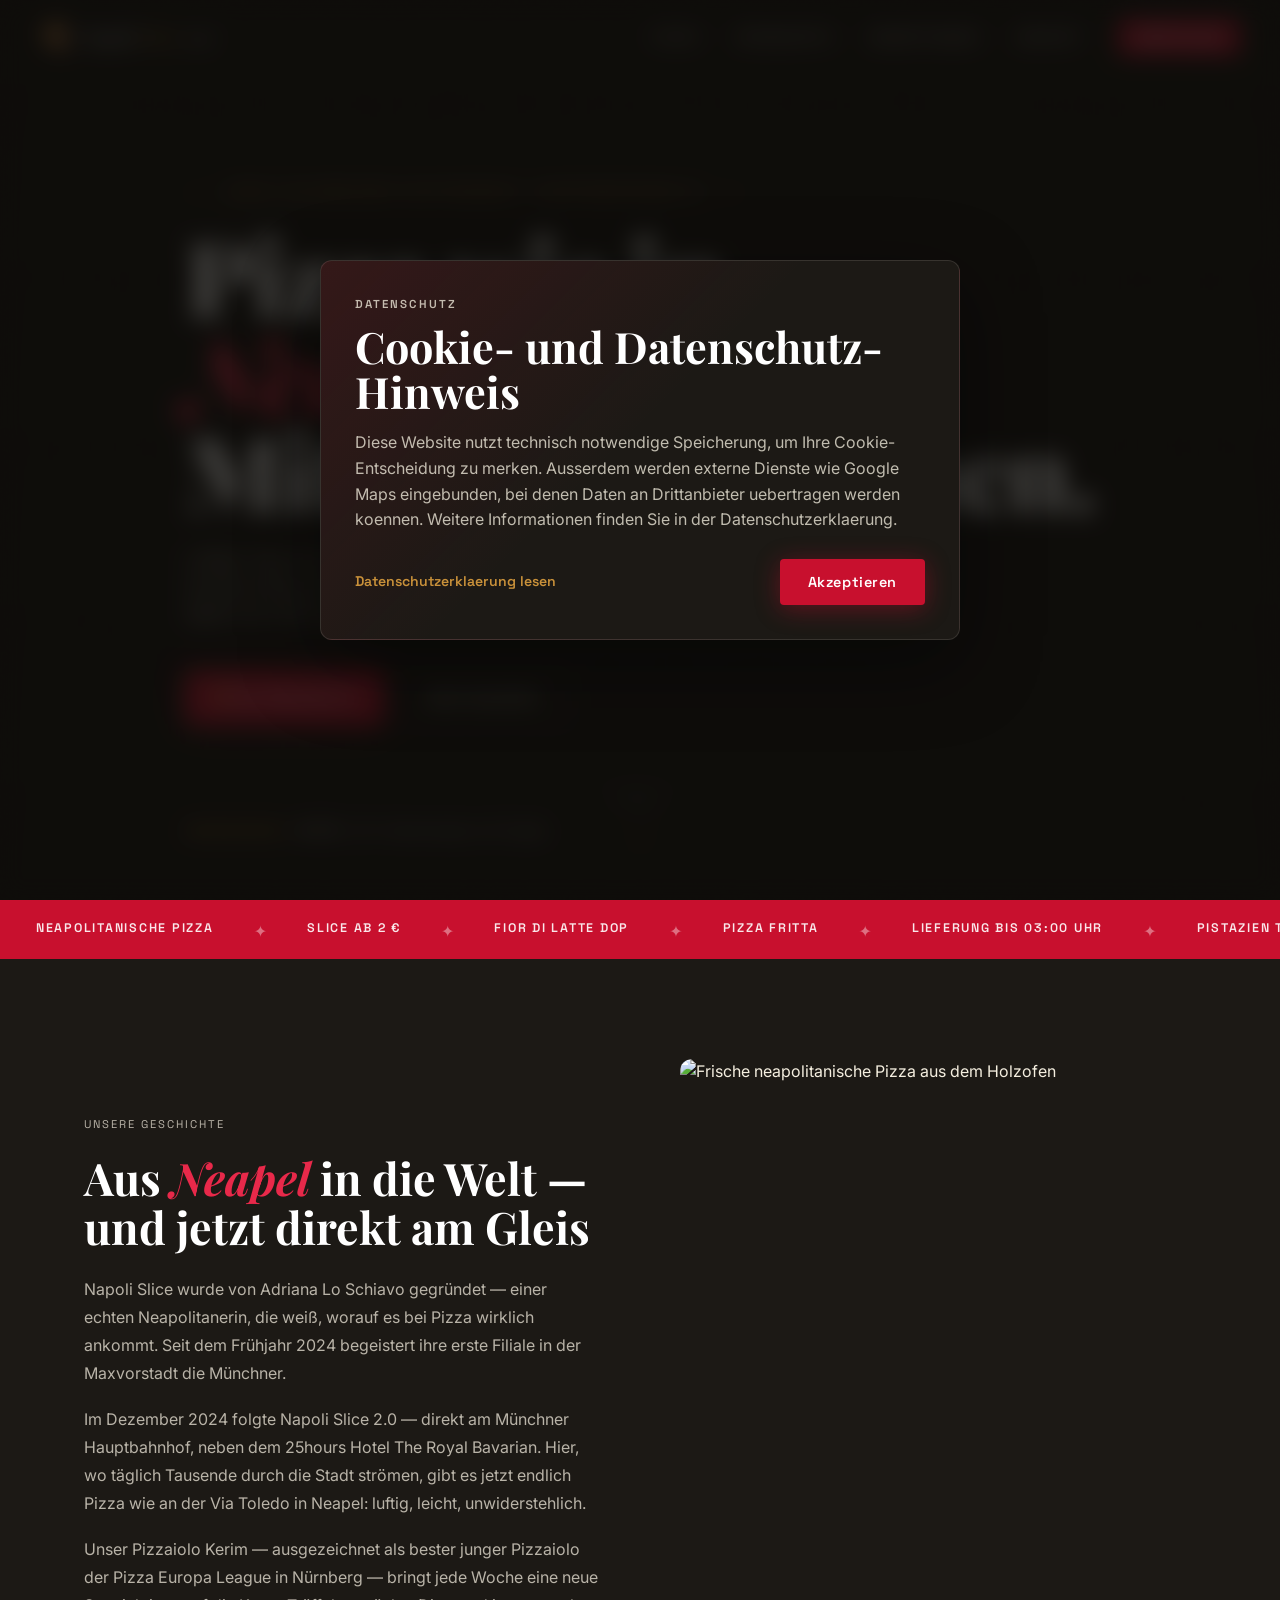
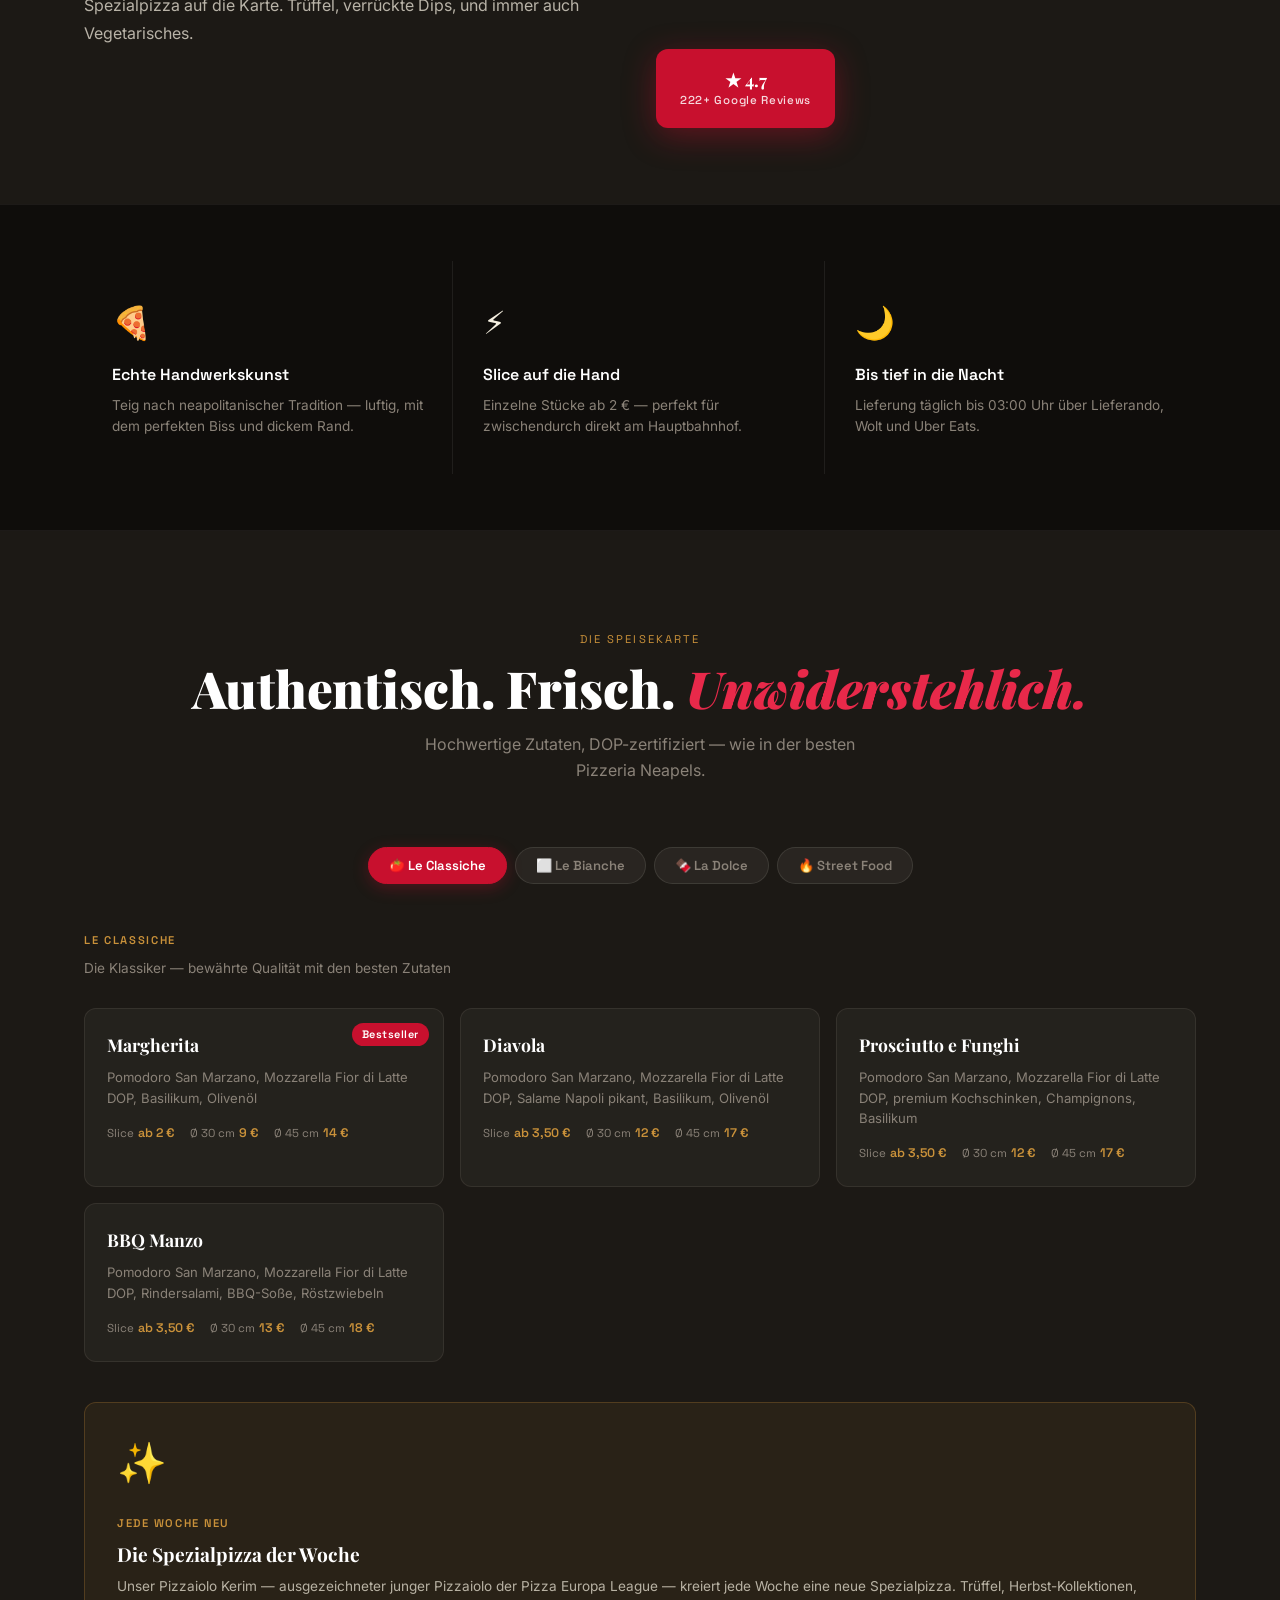
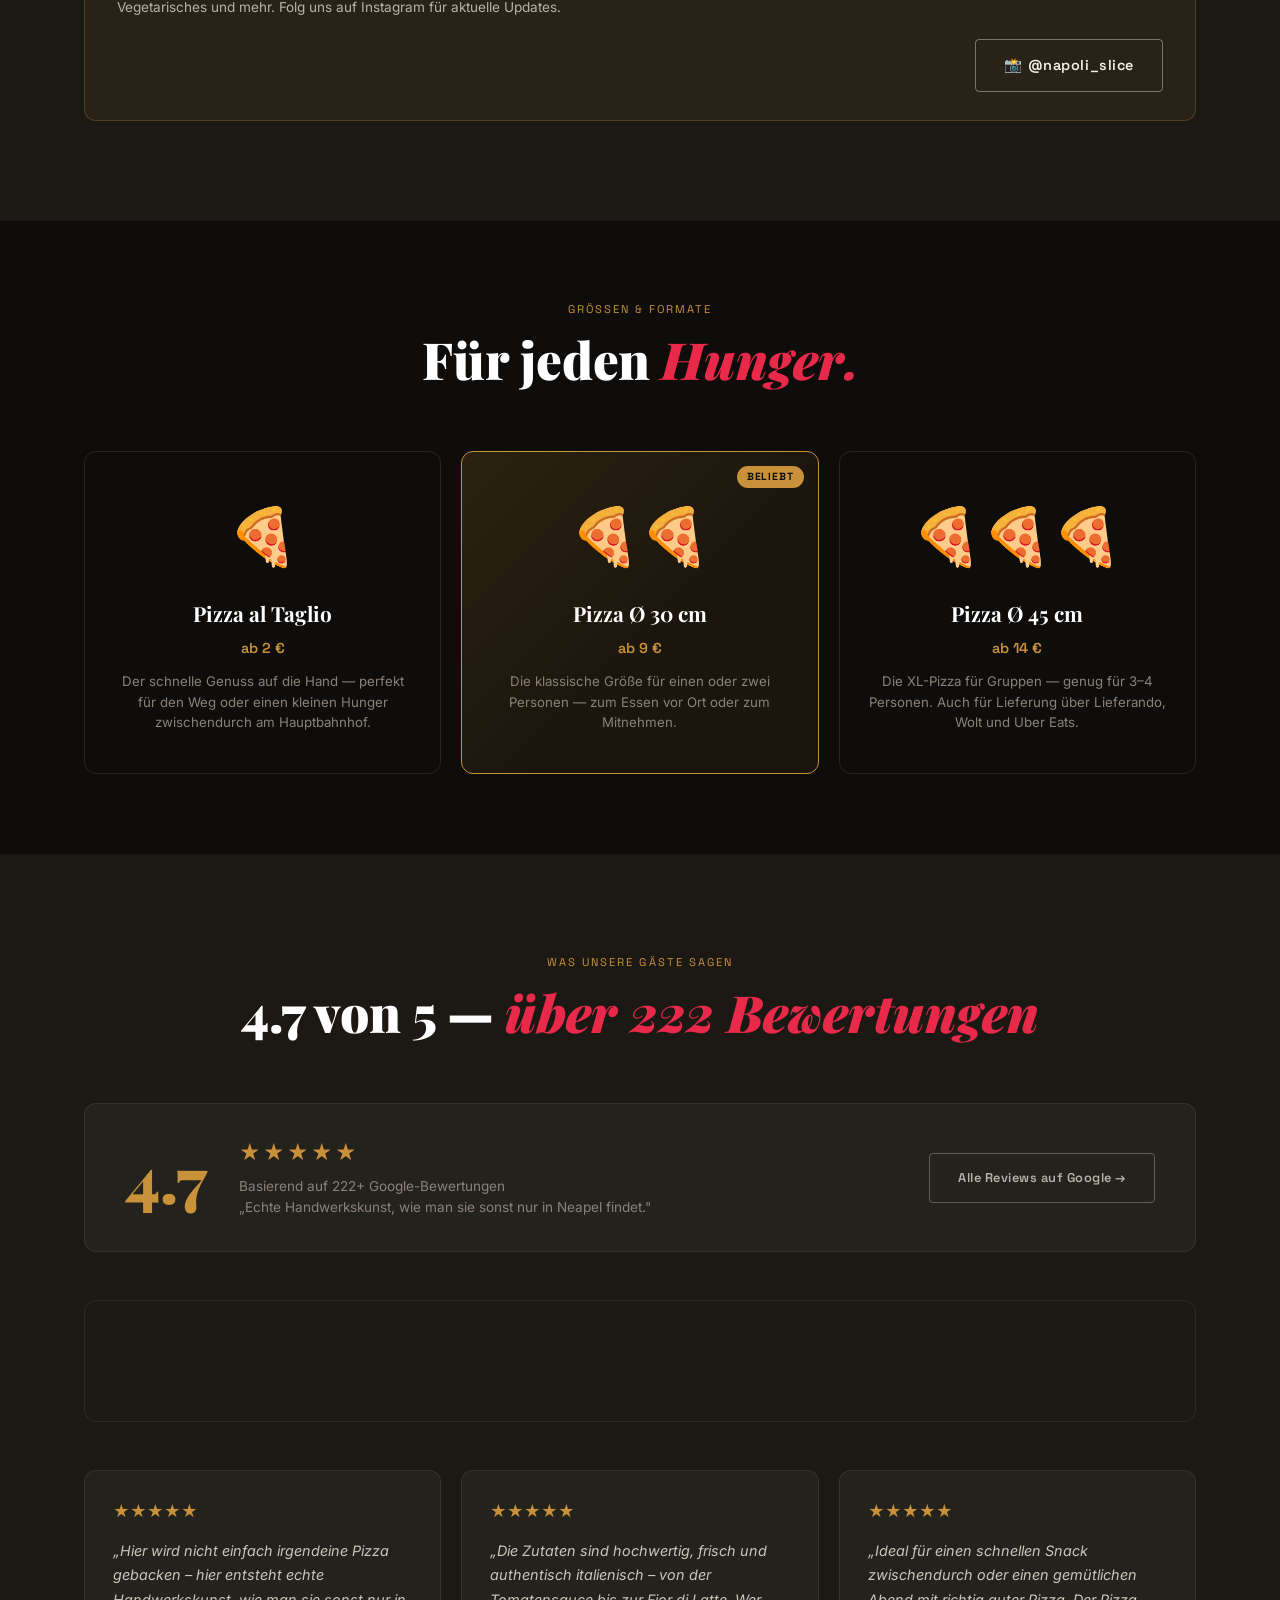
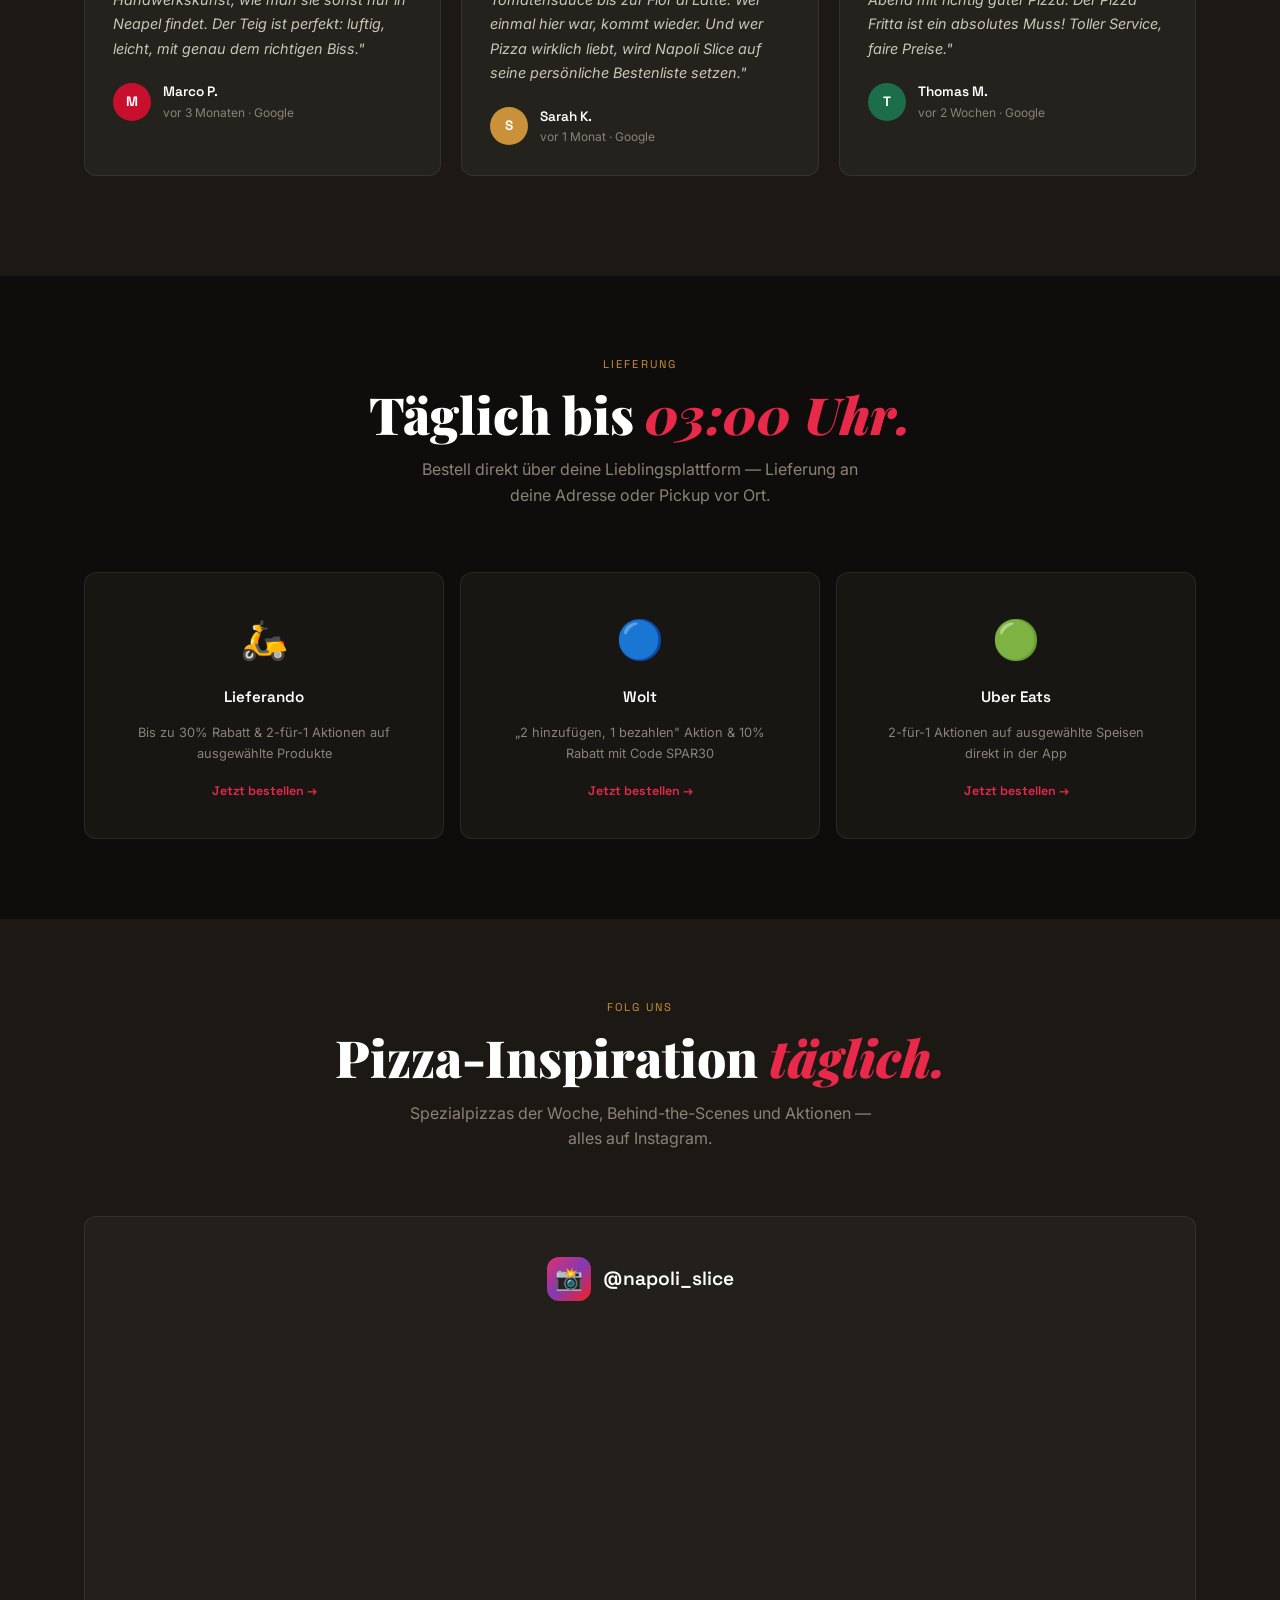
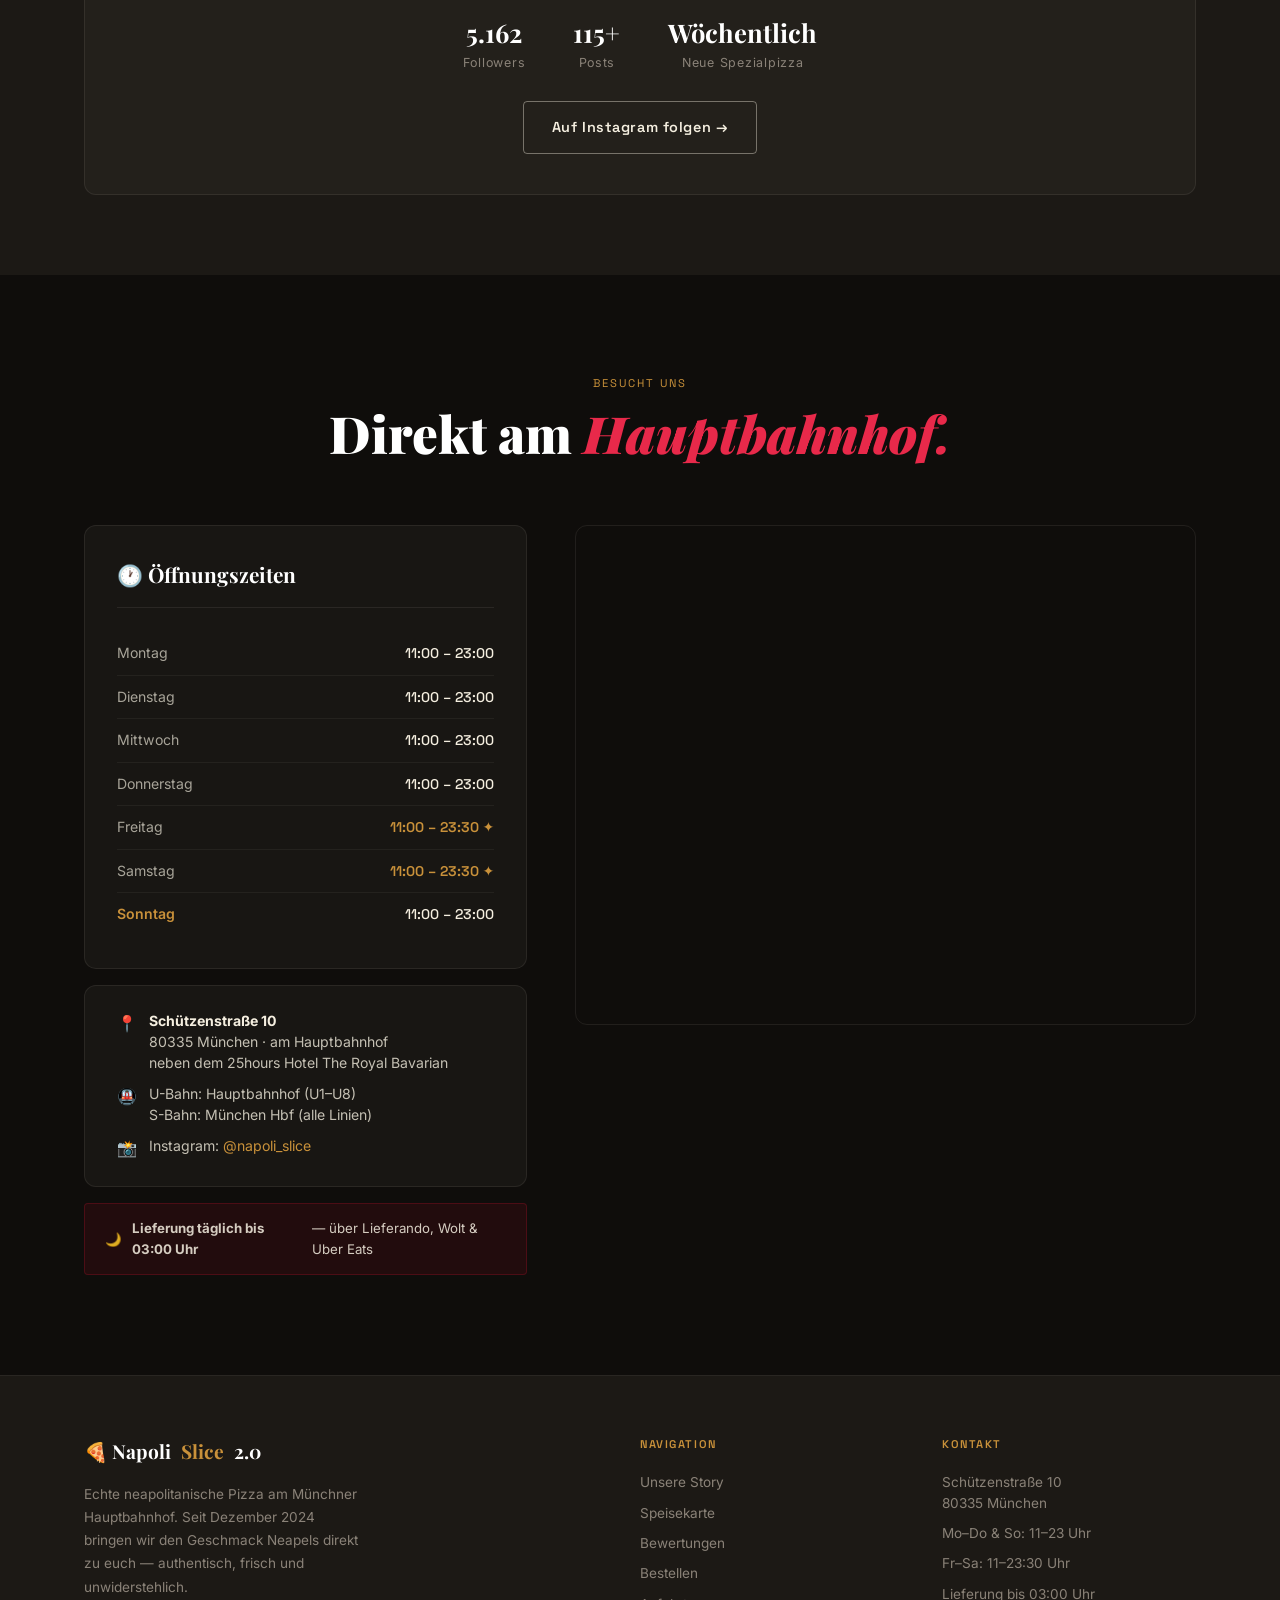
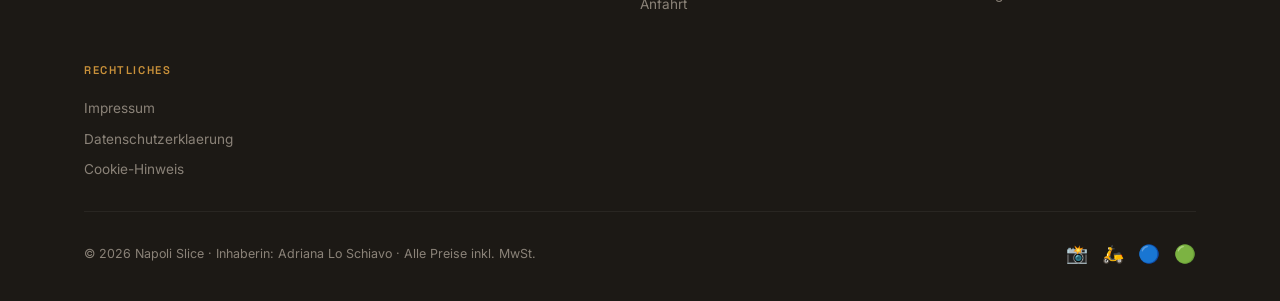
==== commit 4628bc8a: "Rename index (8).html to index.html" ====
--- a/index.html
+++ b/index.html
@@ -636,7 +636,7 @@
       </ul>
     </div>
     <div class="footer-bottom">
-      <p>© 2025 Napoli Slice · Inhaberin: Adriana Lo Schiavo · Alle Preise inkl. MwSt.</p>
+      <p>© 2026 Napoli Slice · Inhaberin: Adriana Lo Schiavo · Alle Preise inkl. MwSt.</p>
       <div class="footer-social">
         <a href="https://www.instagram.com/napoli_slice/" target="_blank" rel="noopener" aria-label="Instagram">📸</a>
         <a href="https://www.lieferando.de/speisekarte/napoli-slice-20-munchen-zentrum" target="_blank" rel="noopener" aria-label="Lieferando">🛵</a>
--- a/style (2).css
+++ b/style (2).css
@@ -349,7 +349,8 @@
 }
 .marquee-track {
   display: inline-flex;
-  animation: marquee 22s linear infinite;
+  animation: marquee 48s linear infinite;
+  will-change: transform;
 }
 .marquee-track:hover { animation-play-state: paused; }
 .marquee-item {
